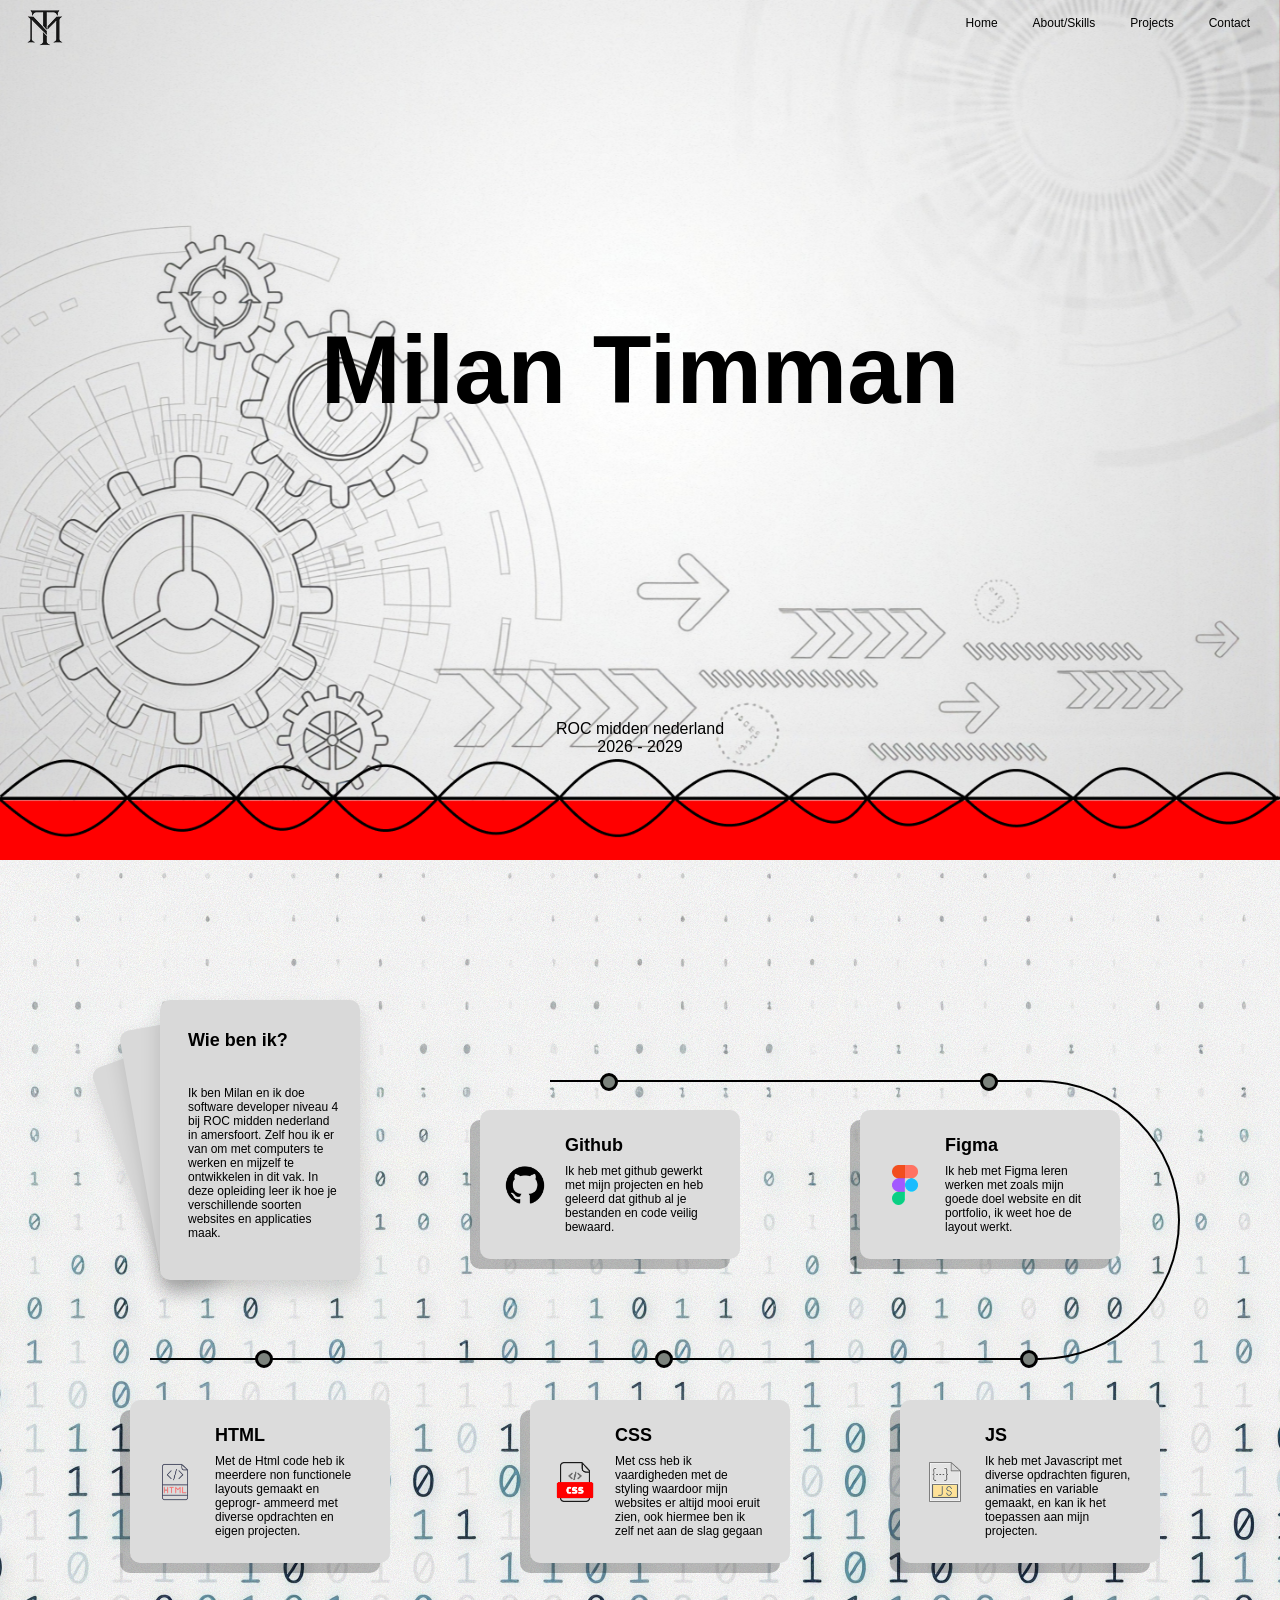
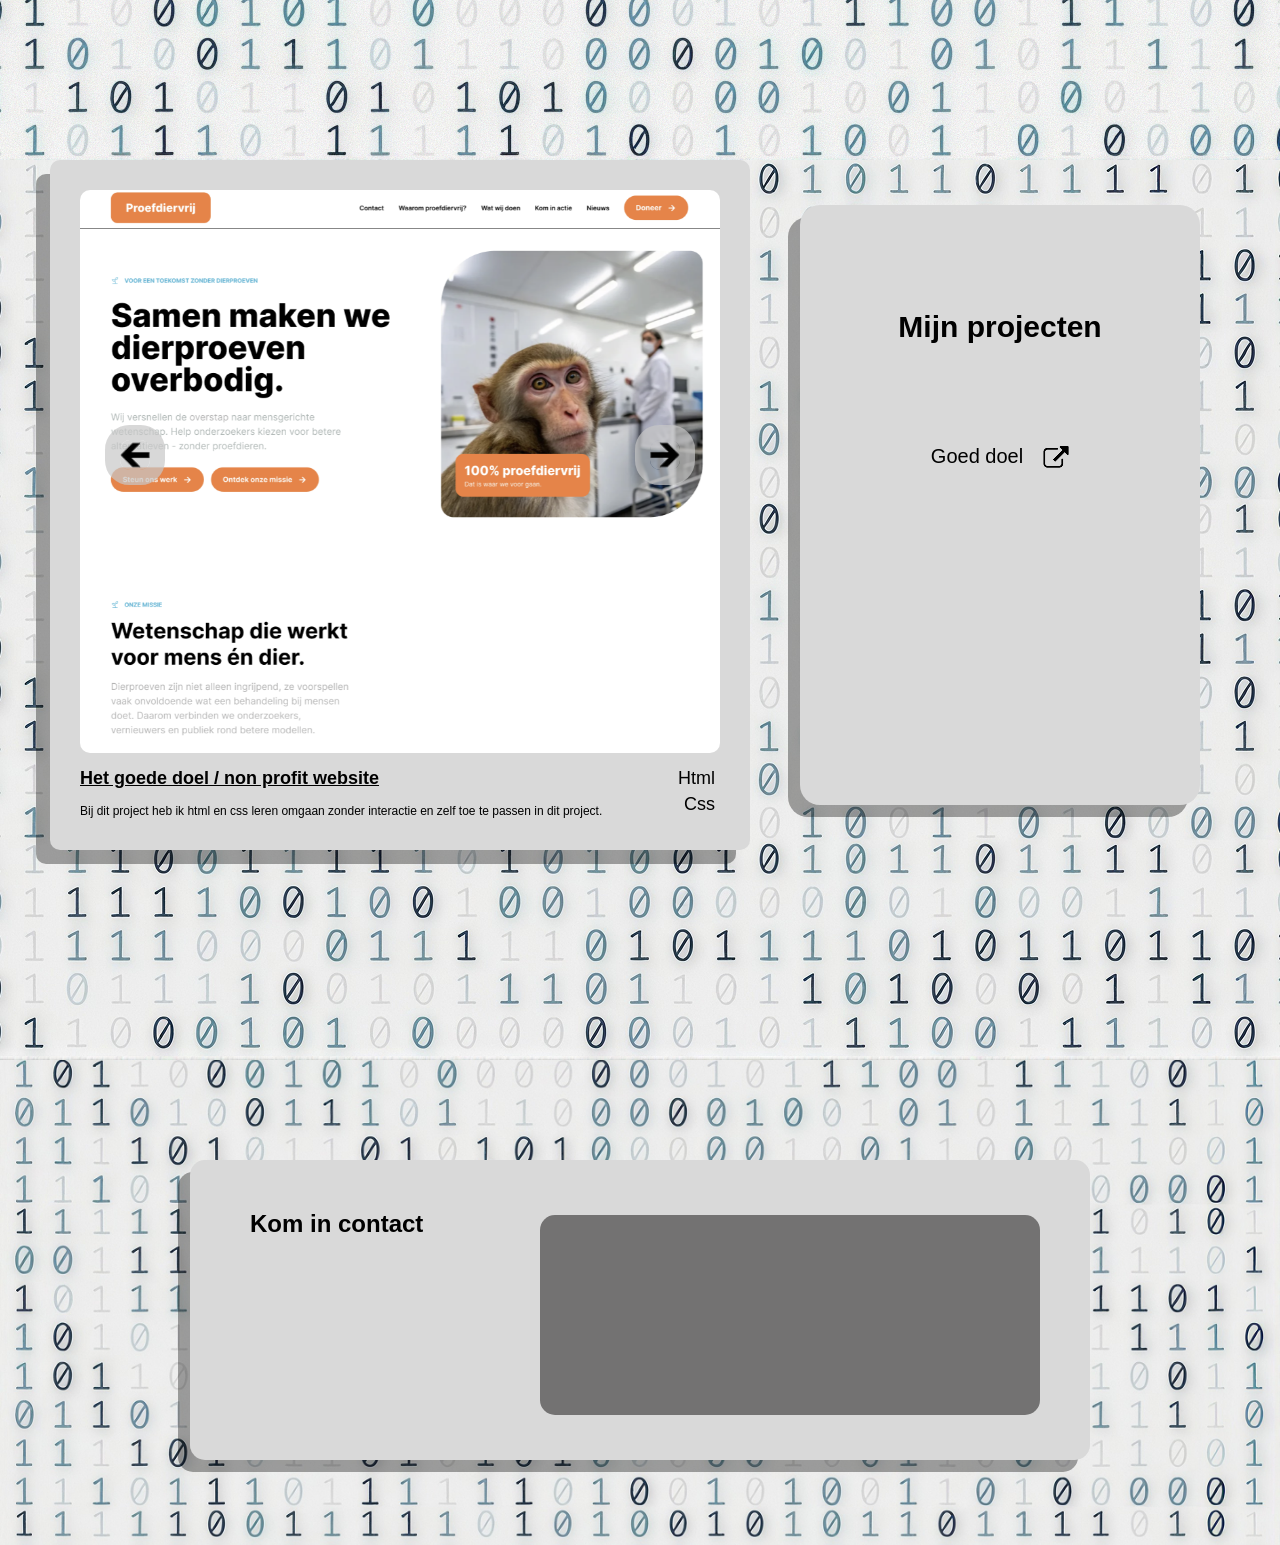
==== index.html @ fac125b8 "boop" ====
<!DOCTYPE html>
<html lang="en">
<head>
    <meta charset="UTF-8">
    <meta name="viewport" content="width=device-width, initial-scale=1.0">
    <title>Portfolio</title>
    <link rel="stylesheet" href="style.css">
</head>
<body>


<section class="home" id="home">
   
  <header>
    <div class="logo">
        <img src="img/Designer 1 1.png" alt="Logo">
    </div>
    <nav>
        <ul class="nav-links">
            <a href="#home">Home</a>
            <a href="#About">About/Skills</a>
            <a href="#projects">Projects</a>
            <a href="#contact">Contact</a>
        </ul>
   </header>
    <div class="home-content">
        <h3>Milan Timman</h3> 
    </div>

    <span class="roc">ROC midden nederland<br>
2026 - 2029</span>

</section>

<img src="img/Frame 3.png" alt="vector" class="vector">

<section class="about-skills" id="About">

<div class="lijn-boven"></div>
<div class="lijn-bocht"></div>
<div class="lijn-onder"></div>

    <div class="card github">
        <h2>Github</h2>
        <img src="img/github.png" alt="Logo">
        <p>Ik heb met github gewerkt 
            met mijn projecten en heb 
            geleerd dat github al je 
            bestanden en code veilig 
            bewaard.</p>
    </div>

    <div class="card figma">
        <h2>Figma</h2>
        <img src="img/figma.png" alt="Logo">
        <p>Ik heb met Figma leren werken met zoals
mijn goede doel website en dit portfolio,
ik weet hoe de layout werkt.</p>
    </div>

    <div class="card html">
        <h2>HTML</h2>
        <img src="img/html.png" alt="Logo">
        <p>Met de Html code heb ik meerdere non
functionele layouts gemaakt en geprogr-
ammeerd met diverse opdrachten en
eigen projecten.</p>
    </div>

    <div class="card css">
        <h2>CSS</h2>
        <img src="img/css.png" alt="Logo">
        <p>Met css heb ik vaardigheden met de
styling waardoor mijn websites er altijd
mooi eruit zien, ook hiermee ben ik zelf
net aan de slag gegaan</p>
    </div>

    <div class="card js">
        <h2>JS</h2>
        <img src="img/js.png" alt="Logo">
        <p>Ik heb met Javascript met diverse
opdrachten figuren, animaties en
variable gemaakt, en kan ik het toepassen aan mijn projecten.</p>
    </div>


 <div class="punt p1"></div>
 <div class="punt p2"></div>
 <div class="punt p3"></div>
 <div class="punt p4"></div>
 <div class="punt p5"></div>

 
<div class="stapel"> 
    <div class="stapeltje wie-ben-ik">
        <h2>Wie ben ik?</h2>
        <p>Ik ben Milan en ik doe 
software developer niveau 4 
bij ROC midden nederland 
in amersfoort. Zelf  hou ik er
van om met computers te 
werken en mijzelf te
ontwikkelen in dit vak. In 
deze opleiding leer ik hoe 
je verschillende soorten
websites en applicaties 
maak.</p>
    </div>
    <div class="stapeltje kaart1"></div>
    <div class="stapeltje kaart2"></div>

   
</div>
</section>

<section class="projects" id="projects"> 

<div class="projecten">
    <div class="project-links">
        <div class="foto-container">
        <img class="project-afbeelding" src="img/project.png">
        <img class="icoon1" src="img/project-icoon.png">
        <img class="icoon2" src="img/project-icoon.png">
        </div>
        <div class="onderkant">
            <div>
                <h2>Het goede doel / non profit website</h2>
                <p>
                    Bij dit project heb ik html en css leren omgaan zonder
                    interactie en zelf toe te passen in dit project.
                </p>
            </div>

            <div class="talen">
                <p>Html</p>
                <p>Css</p>
            </div>
        </div>
    </div>

    <div class="project-rechts">
        <h1>Mijn projecten</h1>

        <a href="goeddoel/index.html">
            Goed doel
        <img class="link-icoon" src="img/link.png">
        </a>
    </div>
</div>

</section>

<section class="contact" id="contact">
    <div class="contact-inhoud">
        <div class="box-back"> 
            <h2>Kom in contact</h2>
        <div class="box-front">
            
        
        
        
        
        </div>
        </div>   
    </div>

</section>


</body>

</html>
---- style.css ----
* { 
    box-sizing: border-box; 
    scroll-behavior: smooth;
}

body {
  margin: 0;
  font-family: Arial, Helvetica, sans-serif;
}

header {
    display: flex;
    justify-content: space-between;
    align-items: center;
}

.logo {
    margin-left: 20px;
    height: 35px;
    display: block;
    
}

.nav-links {
    display: flex;
    list-style: none;
    padding: 0;
    margin-right: 30px;
    gap: 35px;
}

.nav-links a {
    text-decoration: none;
    color: #000;
    font-size: 12px;
}

.home {
    position: relative;
    height: 860px;
    overflow: hidden;

    background-image: url("img/eerste\ achtergrond.v4.png");
    background-size: cover;
    background-position: center bottom;
    background-repeat: no-repeat;
    background-color: red;
    z-index: 1;
}

.home-content {
    position: absolute;
    top: 43%;
    left: 50%;
    transform: translate(-50%, -50%);
    text-align: center;
    width: 100%;
    max-width: 1200px;
}

.home-content h3 {
    font-size: 96px;
    font-weight: bold;
    margin: 0;
    white-space: nowrap;
}

.roc {
    position: absolute;
    bottom: 10%;
    left: 50%;
    transform: translate(-50%, -50%);
    text-align: center;
}

.vector {
  position: absolute;

  left: 50%;  
  top: 720px;        
  
  transform: translate(-50%, 50%); 
  
  width: 100%;       
  height: auto;
  z-index: 99999; 
}

.about-skills {
    position: relative;
    height: 900px;
    overflow: hidden;
    
    background-image: url("img/tweede\ achtergrond.png");
    background-size: cover;
    background-position: center;
    background-repeat: no-repeat;
    z-index: 1;
}

/* de route */
.lijn-boven{
    position:absolute;
    top:220px;
    left:550px;
    width:450px; 
    border-top:2px solid black;
}

.lijn-bocht{
    position:absolute;
    top:220px;
    left:1000px;
    width:180px;
    height:280px;
    border:2px solid black;
    border-left:none;
    border-radius:0 150px 150px 0;
}

.lijn-onder{
    position:absolute;
    top:498px;
    left:150px;
    width:850px;
    border-top:2px solid black;
}

/* alle kaarten */
.card{
    position: absolute;
    width: 260px;
    padding: 25px;
    background: #dcdcdc;
    border-radius: 10px;
    box-shadow:-10px 10px 0px 0px rgba(0,0,0,.25);
    padding-left: 85px;
}

.card h2 {
    margin: 0;
    margin-bottom: 8px;
    font-size: 18px;
}

.card p {
    margin: 0;
    font-size: 12px;
}

/* posities */
.github{
    top: 250px;
    left: 480px;
}

.figma{
    top: 250px;
    left: 860px;
}

.html{
    top: 540px;
    left: 130px;
}

.css{
    top: 540px;
    left: 530px;
}

.js{
    top: 540px;
    left: 900px;
}

.card img {
    position: absolute;
    top: 50%;
    left: 25px;
    transform: translateY(-50%);
    display: block;
    width: 40px;
    height: 40px;
    object-fit: contain;
}

.punt{
    position:absolute;
    width:18px;
    height:18px;
    border-radius:50%;
    background: #7C837D;
    border:3px solid black;
}

.p1{
    top:213px;
    left:600px;
}

.p2{
    top:213px;
    left:980px;
}

.p3{
    top:490px;
    left:655px;
}

.p4{
    top:490px;
    left:1020px;
}

.p5{
    top:490px;
    left:255px;
}

/* gestapelde kaarten */
.stapel{
    position:relative;
    top: 130px;
    left: 150px;
}

.stapeltje {
    position:absolute;
    width:200px;
    height:280px;
    background: #d9d9d9;
    border-radius:10px;
    box-shadow:0 10px 20px rgba(0,0,0,.15);
}

.wie-ben-ik{
    top: 10px;
    left: 10px;
    z-index: 5;
}

.wie-ben-ik h2 {
    margin-top: 10px;
    margin-left: 8px;
    padding: 20px 0px 0px 20px;
    font-size: 18px;
}

.wie-ben-ik p {
    padding: 20px;
    margin-left: 8px;
    max-width: 200px;
    font-size: 12px;
}
.stapeltje.kaart1 {
    width: 80px;
    height: 230px;
    transform:rotate(-20deg);
    left:-23px;
    top:60px;
}

.stapeltje.kaart2 {
    width: 60px;
    height: 252px;
    transform:rotate(-10deg);
    left:-10px;
    top:35px;
}

.projects {
    position: relative;
    height: 900px;
    overflow: hidden;

    
    background-image: url("img/derde\ achtergrond.png");
    background-size: cover;
    background-position: center;
    background-repeat: no-repeat;
    z-index: 1;
}

.projecten{
    display: flex;
    flex-direction: row;
    gap: 50px;
    align-items: flex-start;
}

.project-links{
    width:700px;
    height: 690px;
    margin-left: 50px;
    padding:30px;
    background:#d9d9d9;
    border-radius:10px;
    box-shadow:-14px 14px 0px 0px rgba(0,0,0,.35);
}

.foto-container{
    position: relative;
}

.project-links img{
    width:100%;
    display:block;
    border-radius:10px;
}

.achtergrond{
    width: 100%;
}

.icoon1{
    position: absolute;

    height: 30px;
    max-width: 30px;
    box-shadow: 0 0 0 15px rgba(200, 200, 200,0.70);
    background-color: rgba(200, 200, 200,0.70);

    top: 250px;
    left: 40px;
}

.icoon2{
    position: absolute;

    height: 30px;
    max-width: 30px;
    box-shadow: 0 0 0 15px rgba(200, 200, 200,0.70);
    background-color: rgba(200, 200, 200,0.70);

    top: 250px;
    right: 40px;
    transform:rotate(180deg);
}

.onderkant{
    margin: 0;
    display:flex;
    justify-content:space-between;
}

.onderkant h2{
    font-size: 18px;
    text-decoration: underline;
    margin-bottom:15px;
}

.onderkant p {
    font-size: 12px;
}

.talen{
    text-align:right;
    margin-top: 10px;
    height: 60px;
}

.talen p {
    font-size: 18px;
    margin: 5px;
}

.project-rechts{
    width:400px;
    height:600px;
    margin-top: 45px;

    background:#d9d9d9;
    border-radius:20px;
    box-shadow:-12px 12px 0px 0px rgba(0,0,0,.35);

    display:flex;
    flex-direction:column;
    align-items:center;

    padding-top:80px;
}

.project-rechts h1{
    font-size: 30px;
    margin-bottom:100px;
}

.project-rechts a{
    display: flex;
    align-items: center;
    text-decoration:none;
    color:black;
    font-size:20px;
    gap: 20px;
    margin-bottom: 20px;
}

.contact {
    position: relative;
    height: 485px;
    overflow: hidden;


    
    background-image: url("img/derde\ achtergrond.png");
    background-size: cover;
    background-position: center;
    background-repeat: no-repeat;
    z-index: 1;
}

.contact-inhoud {
    display:flex;
    justify-content: center;
    align-items:center;

    margin-top: 100px;
}

.box-back {
    width: 900px;
    height: 300px;

    border-radius: 15px;
    background-color: #d9d9d9;
    box-shadow:-12px 12px 0px 0px rgba(0,0,0,.35);
}

.box-back h2 {
    width: fit-content;
    margin-left: 60px;
    margin-top: 50px;
}

.box-front {
    position: absolute;
    right: 240px;
    bottom: 130px;

    width: 500px;
    height: 200px;
    border-radius: 15px;
    background-color: #737272;
}
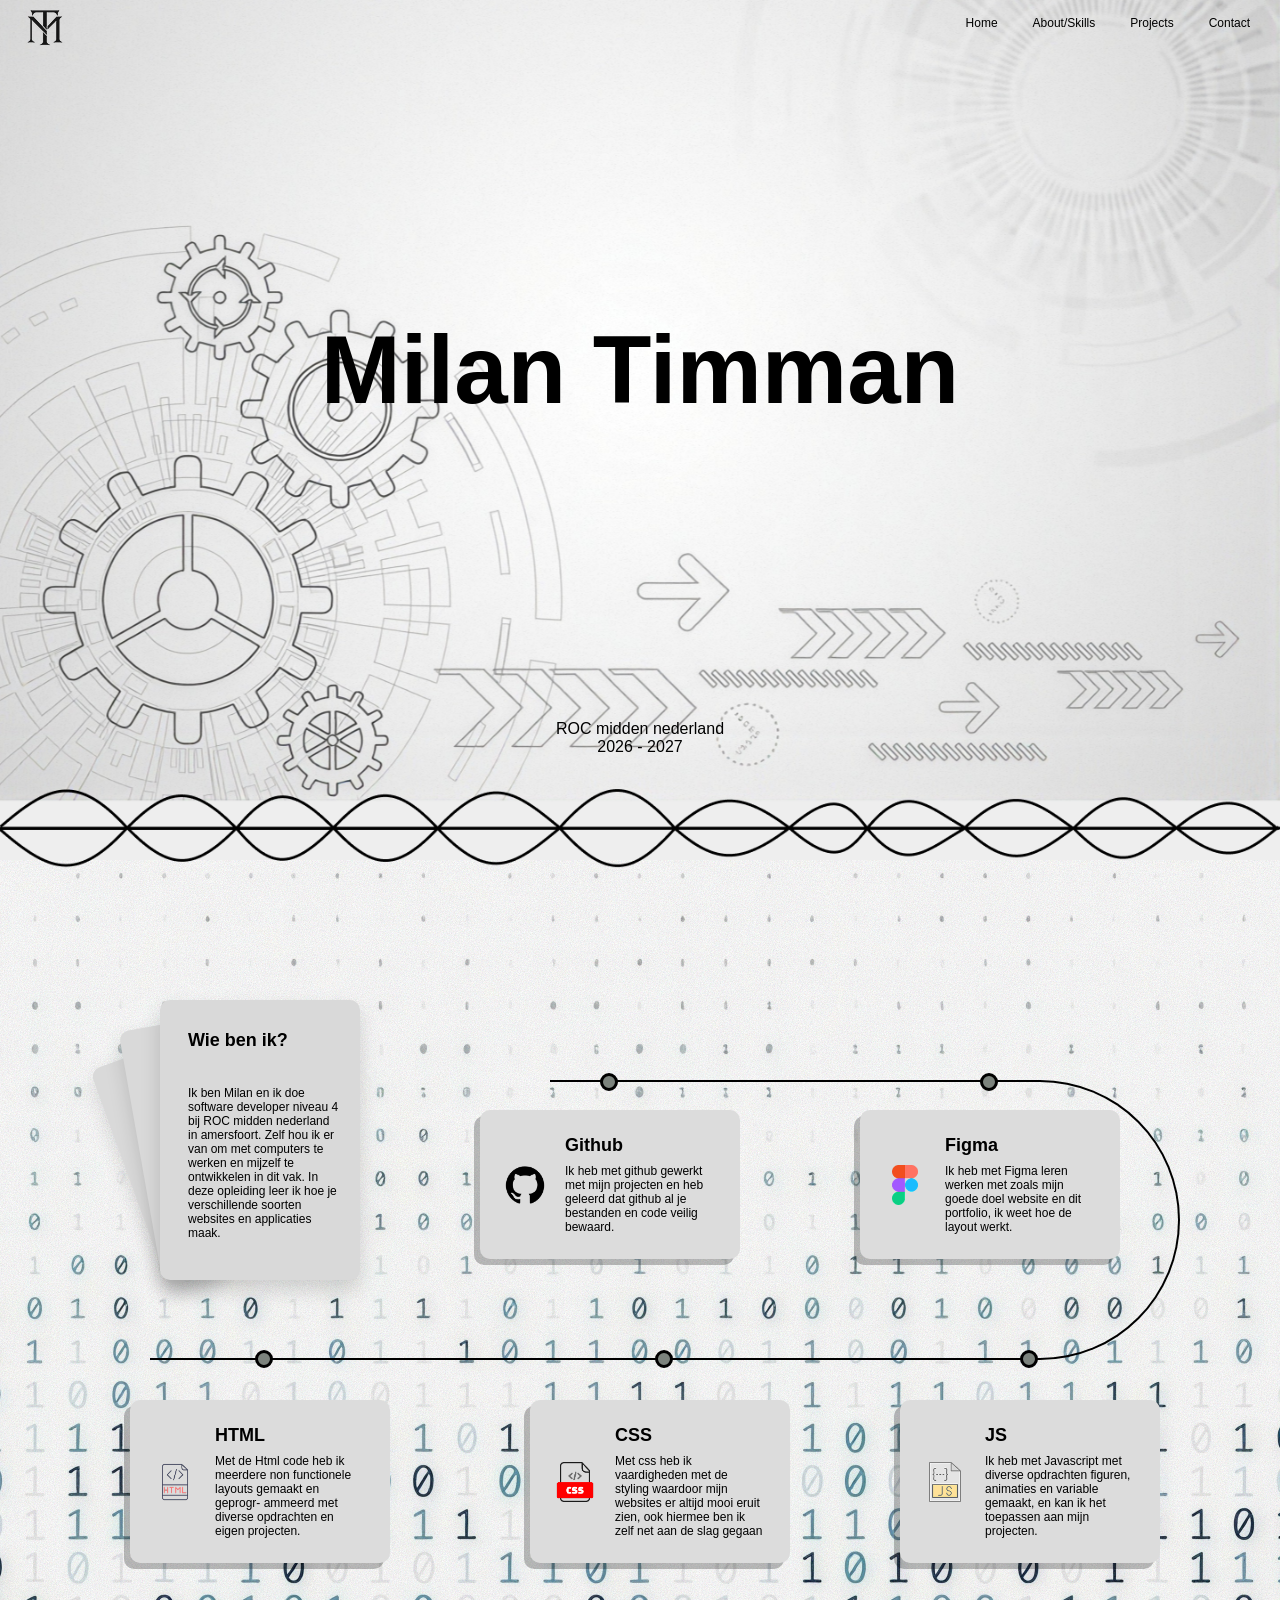
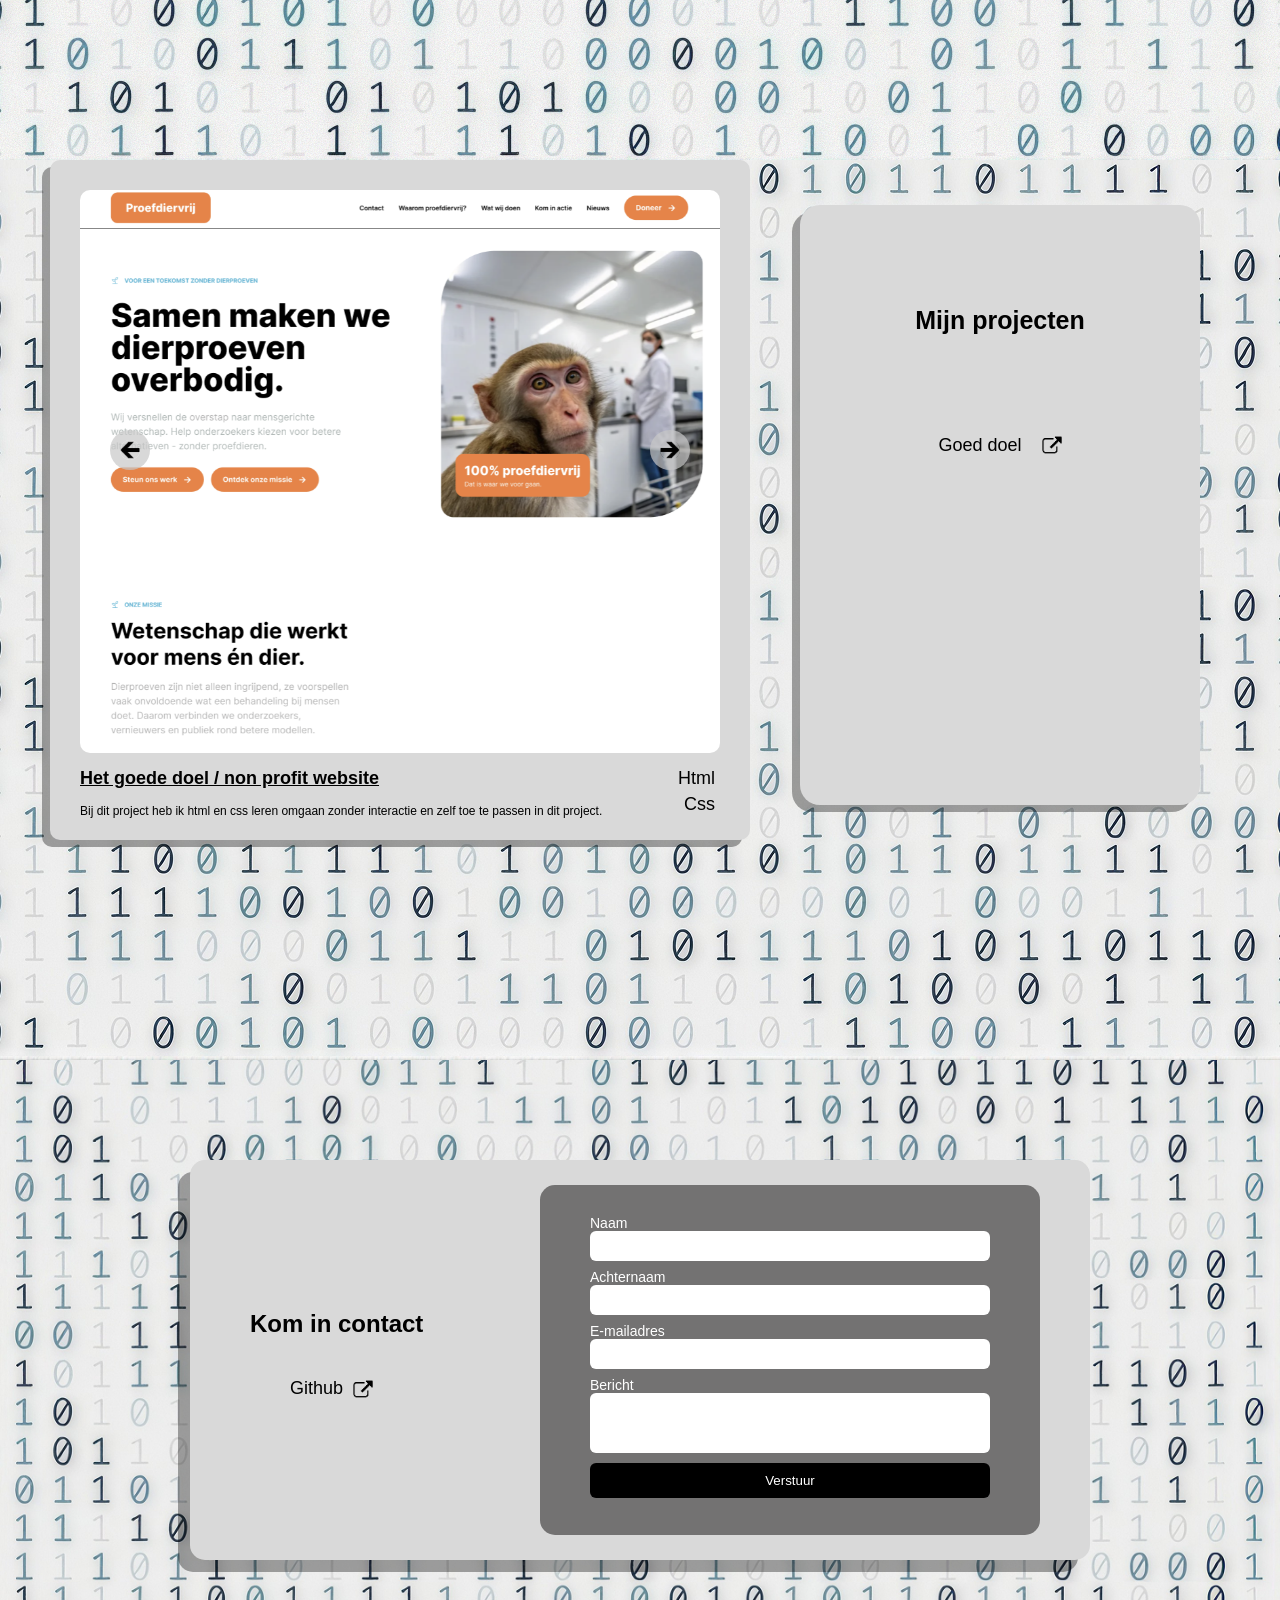
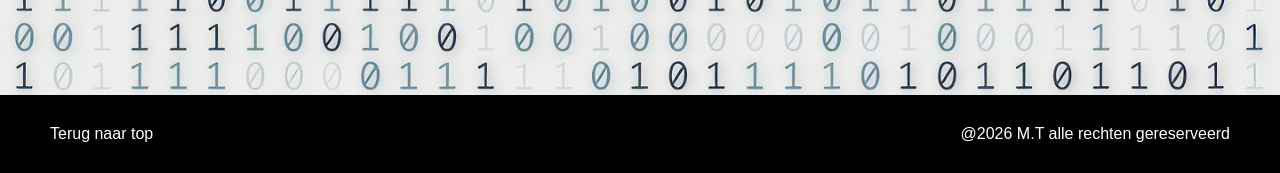
==== commit d8ba83d6: "contact en footer" ====
--- a/index.html
+++ b/index.html
@@ -28,7 +28,7 @@
     </div>
 
     <span class="roc">ROC midden nederland<br>
-2026 - 2029</span>
+2026 - 2027</span>
 
 </section>
 
@@ -155,12 +155,26 @@
     <div class="contact-inhoud">
         <div class="box-back"> 
             <h2>Kom in contact</h2>
+            <a href="https://github.com/MilanTimman">Github<img class="link-icoon" src="img/link.png">
+        </a>
         <div class="box-front">
-            
-        
-        
-        
-        
+        <form class="contact-form" action="mailto:jouwmail@email.com" method="post" enctype="text/plain" >
+
+        <label for="naam">Naam</label>
+        <input type="text" id="naam" class="invoegen">
+
+        <label for="achternaam">Achternaam</label>
+        <input type="text" id="achternaam" class="invoegen">
+
+        <label for="email">E-mailadres</label>
+        <input type="email" id="email" class="invoegen">
+
+        <label for="bericht">Bericht</label>
+        <textarea id="bericht" class="textarea"></textarea>
+
+        <input type="submit" value="Verstuur" class="verstuur">
+
+    </form>
         </div>
         </div>   
     </div>
@@ -170,4 +184,12 @@
 
 </body>
 
+<footer>
+    <a href="#home" class="terug">Terug naar top</a>
+
+    <p class="copyright">
+        @2026 M.T alle rechten gereserveerd
+    </p>
+</footer>
+
 </html>
--- a/style.css
+++ b/style.css
@@ -44,7 +44,7 @@
     background-size: cover;
     background-position: center bottom;
     background-repeat: no-repeat;
-    background-color: red;
+    background-color: #EEEEEE;
     z-index: 1;
 }
 
@@ -77,7 +77,7 @@
   position: absolute;
 
   left: 50%;  
-  top: 720px;        
+  top: 750px;        
   
   transform: translate(-50%, 50%); 
   
@@ -133,7 +133,7 @@
     padding: 25px;
     background: #dcdcdc;
     border-radius: 10px;
-    box-shadow:-10px 10px 0px 0px rgba(0,0,0,.25);
+    box-shadow:-6px 6px 0px 0px rgba(0,0,0,.25);
     padding-left: 85px;
 }
 
@@ -292,12 +292,12 @@
 
 .project-links{
     width:700px;
-    height: 690px;
+    height: 680px;
     margin-left: 50px;
     padding:30px;
     background:#d9d9d9;
     border-radius:10px;
-    box-shadow:-14px 14px 0px 0px rgba(0,0,0,.35);
+    box-shadow:-8px 7px 0px 0px rgba(0,0,0,.35);
 }
 
 .foto-container{
@@ -317,9 +317,9 @@
 .icoon1{
     position: absolute;
 
-    height: 30px;
-    max-width: 30px;
-    box-shadow: 0 0 0 15px rgba(200, 200, 200,0.70);
+    height: 20px;
+    max-width: 20px;
+    box-shadow: 0 0 0 10px rgba(200, 200, 200,0.70);
     background-color: rgba(200, 200, 200,0.70);
 
     top: 250px;
@@ -329,9 +329,9 @@
 .icoon2{
     position: absolute;
 
-    height: 30px;
-    max-width: 30px;
-    box-shadow: 0 0 0 15px rgba(200, 200, 200,0.70);
+    height: 20px;
+    max-width: 20px;
+    box-shadow: 0 0 0 10px rgba(200, 200, 200,0.70);
     background-color: rgba(200, 200, 200,0.70);
 
     top: 250px;
@@ -373,7 +373,7 @@
 
     background:#d9d9d9;
     border-radius:20px;
-    box-shadow:-12px 12px 0px 0px rgba(0,0,0,.35);
+    box-shadow:-8px 7px 0px 0px rgba(0,0,0,.35);
 
     display:flex;
     flex-direction:column;
@@ -383,7 +383,7 @@
 }
 
 .project-rechts h1{
-    font-size: 30px;
+    font-size: 25px;
     margin-bottom:100px;
 }
 
@@ -392,14 +392,17 @@
     align-items: center;
     text-decoration:none;
     color:black;
-    font-size:20px;
+    font-size:18px;
     gap: 20px;
     margin-bottom: 20px;
 }
+.link-icoon {
+    height: 20px;
+}
 
 .contact {
     position: relative;
-    height: 485px;
+    height: 635px;
     overflow: hidden;
 
 
@@ -421,7 +424,8 @@
 
 .box-back {
     width: 900px;
-    height: 300px;
+    height: 400px;
+    margin-bottom: 30px;
 
     border-radius: 15px;
     background-color: #d9d9d9;
@@ -431,16 +435,90 @@
 .box-back h2 {
     width: fit-content;
     margin-left: 60px;
-    margin-top: 50px;
+    margin-top: 150px;
+}
+
+.box-back a {
+    display: flex;
+    align-items: center;
+    text-decoration:none;
+    color:black;
+    font-size:18px;
+    margin-left: 100px;
+    margin-top: 40px;
+    gap: 10px;
 }
 
 .box-front {
     position: absolute;
     right: 240px;
-    bottom: 130px;
+    bottom: 160px;
 
     width: 500px;
-    height: 200px;
+    height: 350px;
     border-radius: 15px;
     background-color: #737272;
 }
+
+.contact-form label{
+    color: white;
+    font-size: 14px;
+}
+
+.contact-form{
+    display: flex;
+    flex-direction: column;
+
+    margin-top: 30px;
+    margin-left: 50px;
+}
+
+.invoegen{
+    width: 400px;
+    height: 30px;
+    margin-bottom: 8px;
+    border: none;
+    border-radius: 6px;
+    padding: 0 10px;
+    box-sizing: border-box;
+}
+
+.textarea{
+    width: 400px;
+    height: 60px;
+    margin-bottom: 10px;
+    border: none;
+    border-radius: 6px;
+    padding: 10px;
+    box-sizing: border-box;
+    resize: none;
+}
+
+.verstuur{
+    width: 400px;
+    height: 35px;
+    background: black;
+    color: white;
+    border: none;
+    border-radius: 6px;
+    cursor: pointer;
+}
+
+footer{
+    background: black;
+    color: white;
+    padding: 30px 50px;
+
+    display: flex;
+    justify-content: space-between;
+    align-items: center;
+}
+
+.terug{
+    color: white;
+    text-decoration: none;
+}
+
+.copyright{
+    margin: 0;
+}
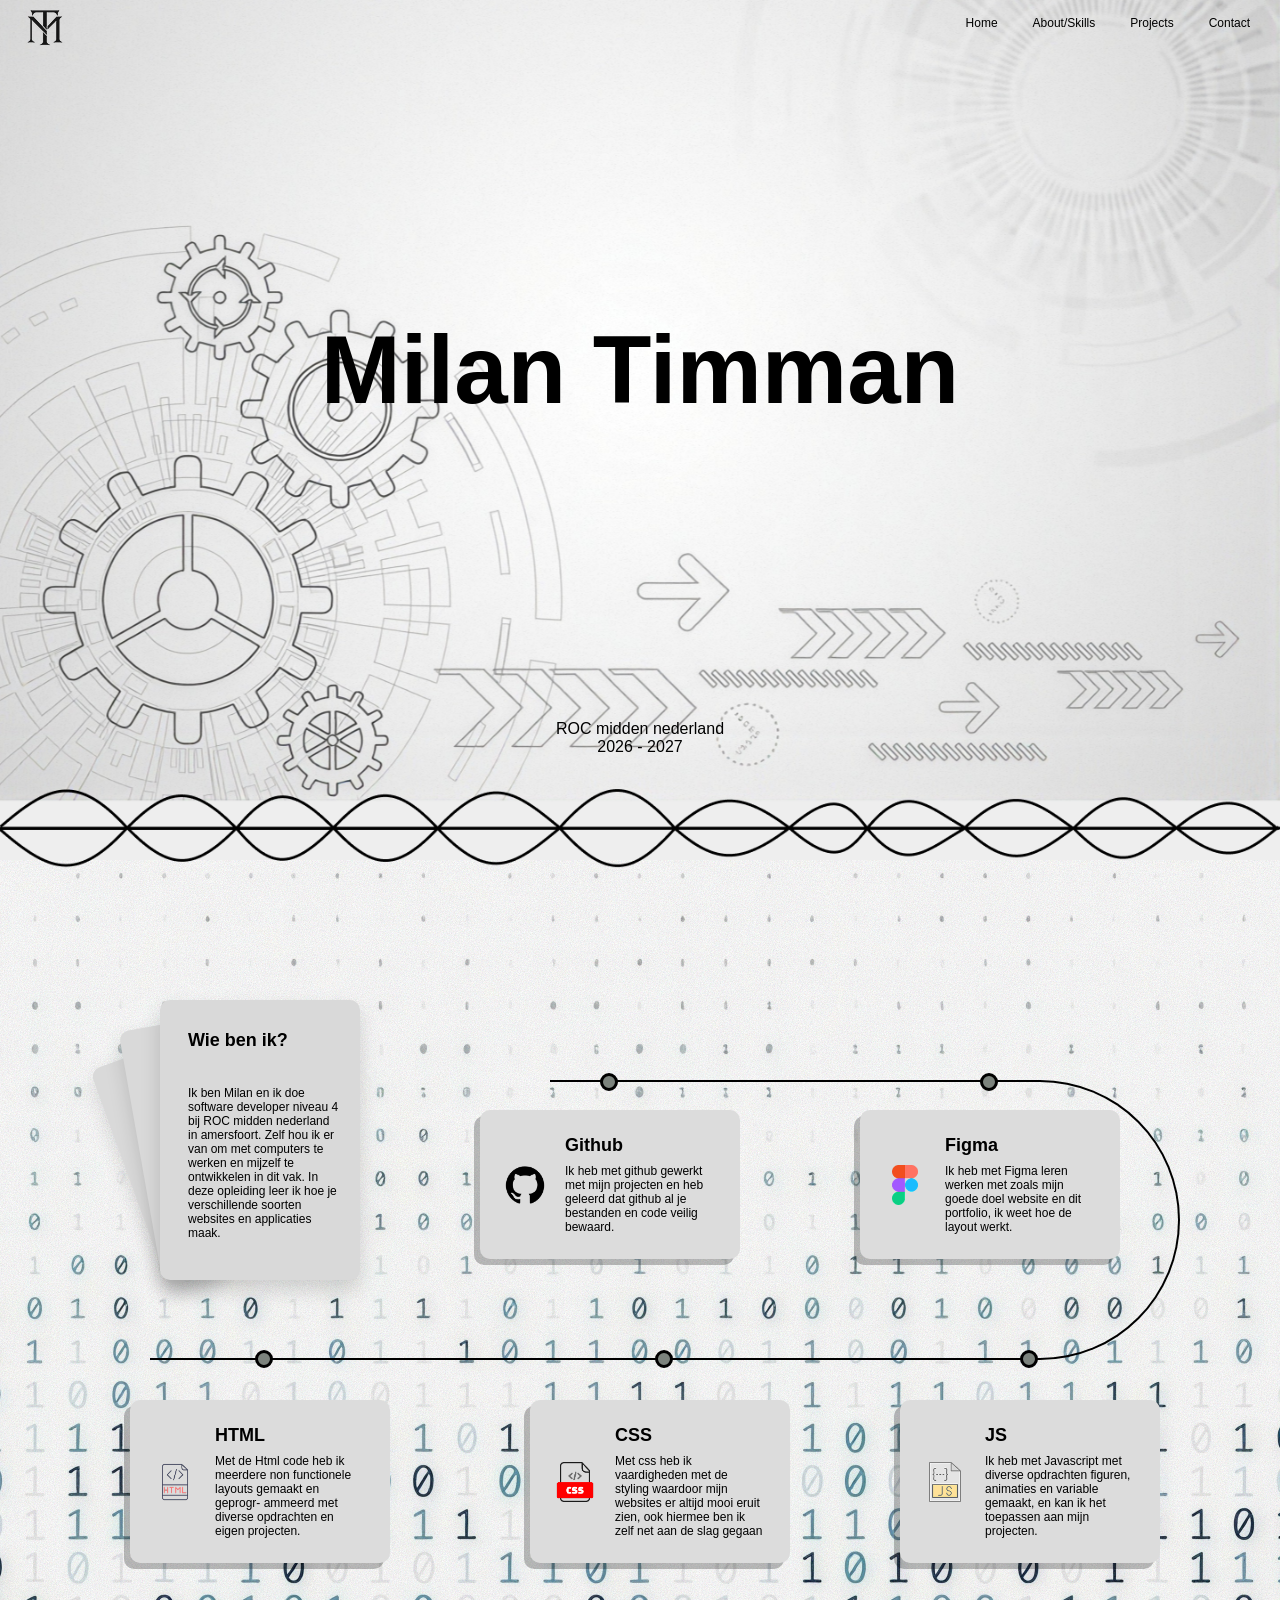
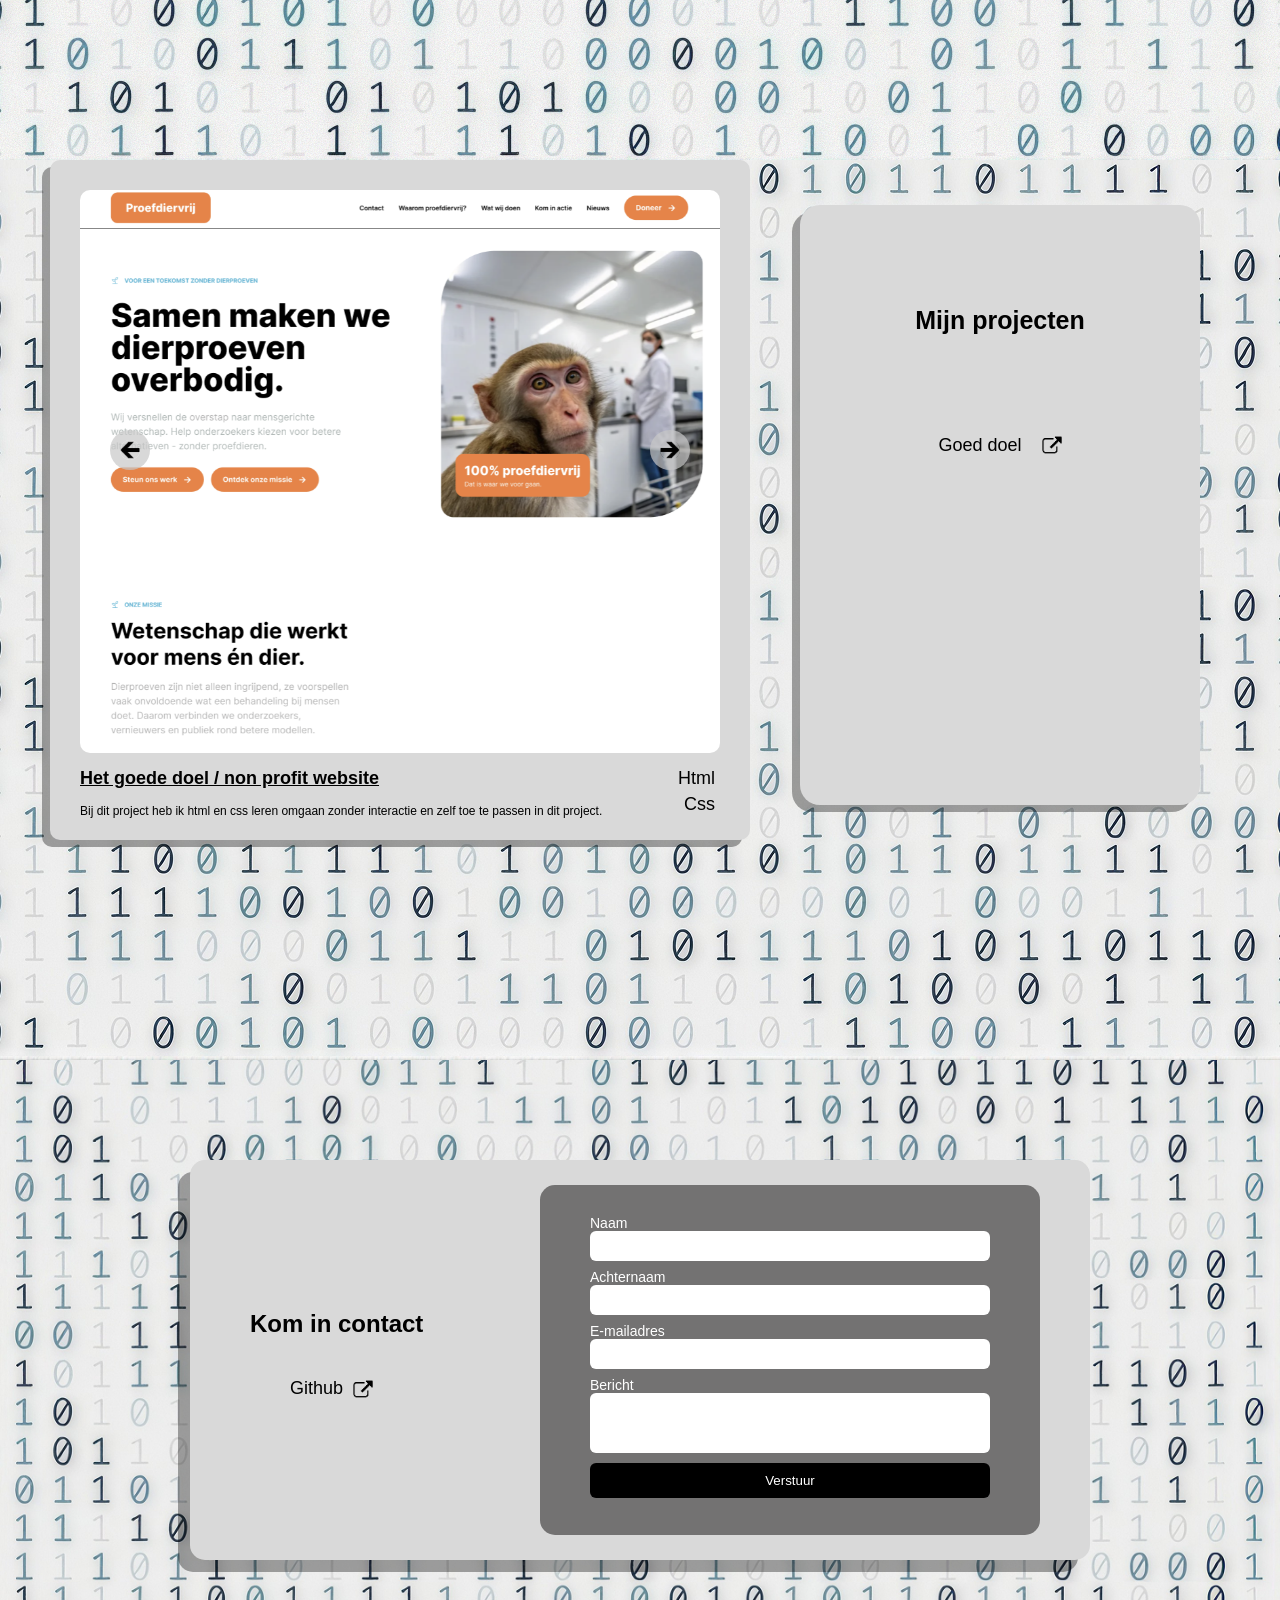
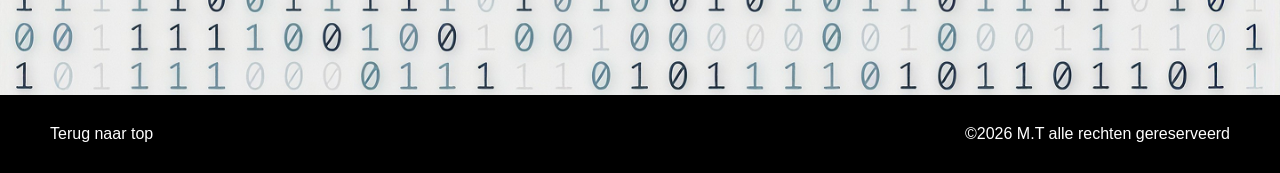
==== commit da123eab: "geen @ maar ©" ====
--- a/index.html
+++ b/index.html
@@ -158,7 +158,7 @@
             <a href="https://github.com/MilanTimman">Github<img class="link-icoon" src="img/link.png">
         </a>
         <div class="box-front">
-        <form class="contact-form" action="mailto:jouwmail@email.com" method="post" enctype="text/plain" >
+        <form class="contact-form">
 
         <label for="naam">Naam</label>
         <input type="text" id="naam" class="invoegen">
@@ -188,7 +188,7 @@
     <a href="#home" class="terug">Terug naar top</a>
 
     <p class="copyright">
-        @2026 M.T alle rechten gereserveerd
+        ©2026 M.T alle rechten gereserveerd
     </p>
 </footer>
 
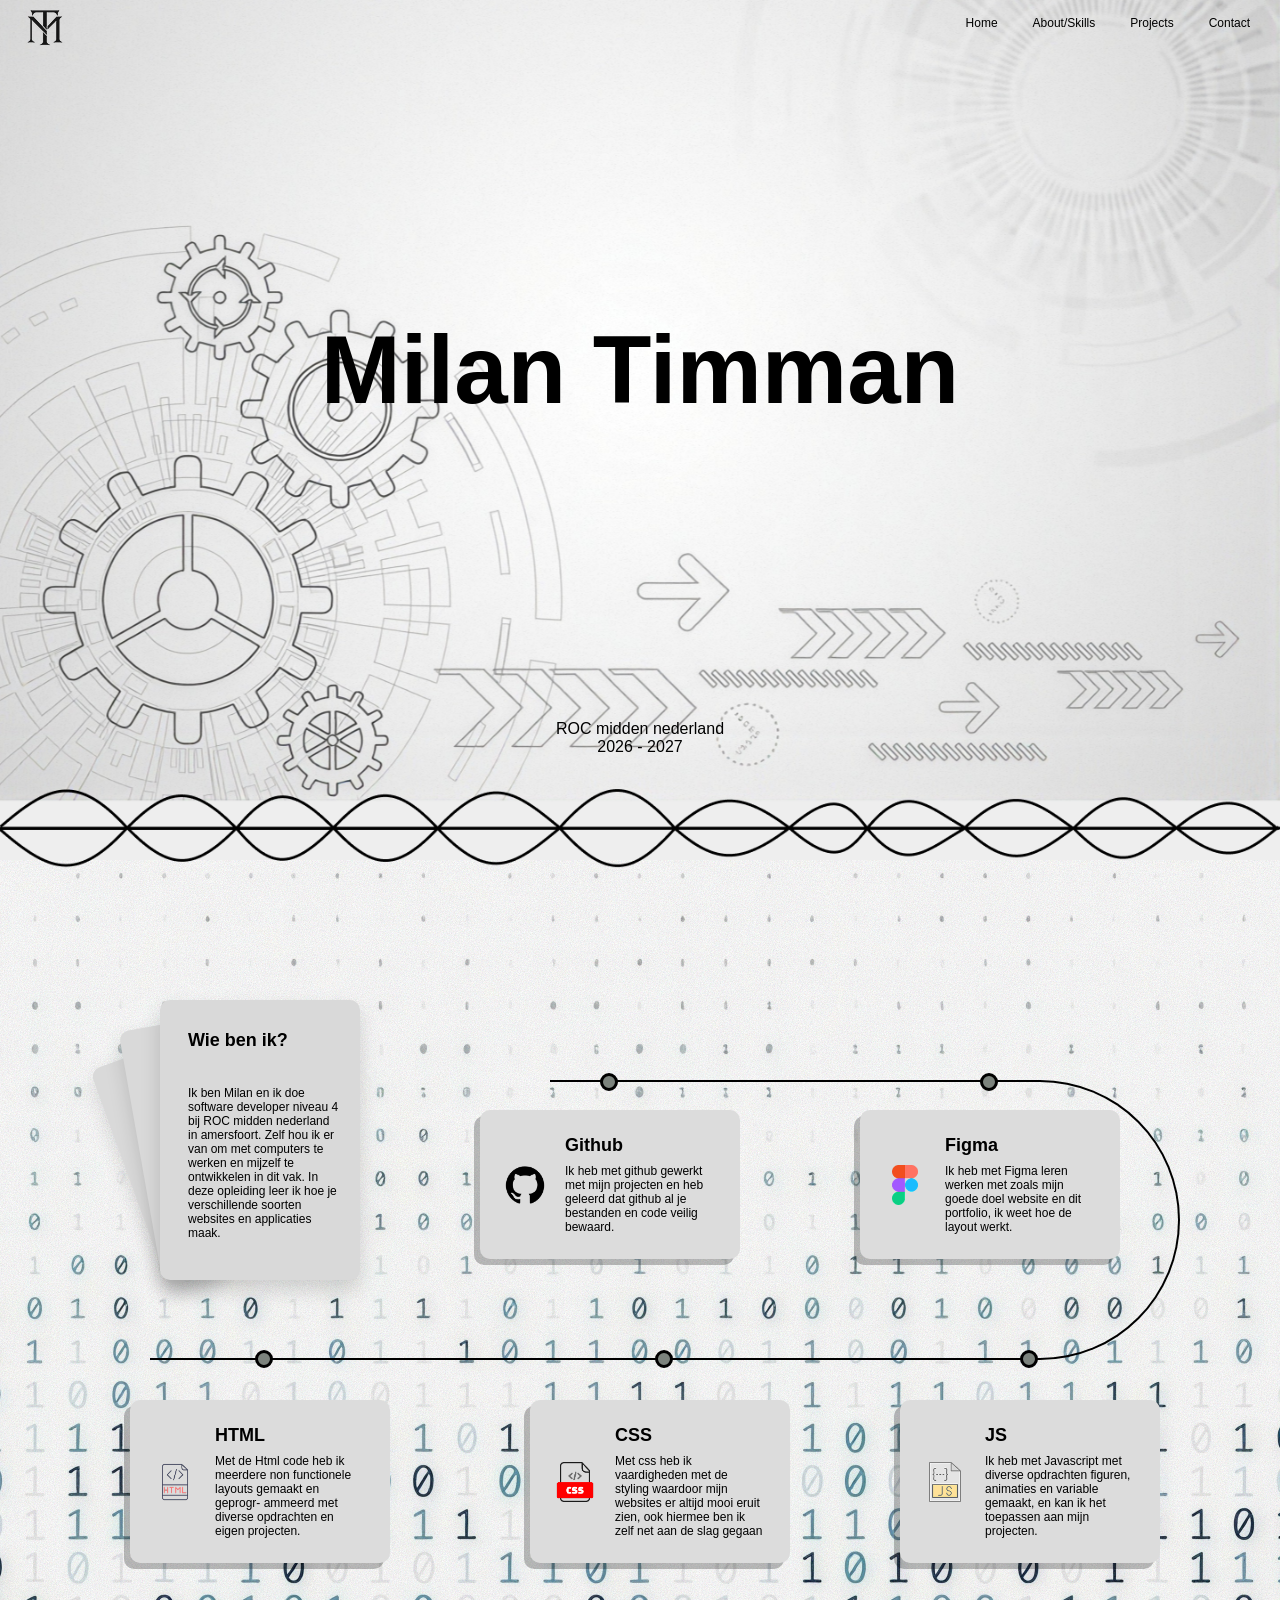
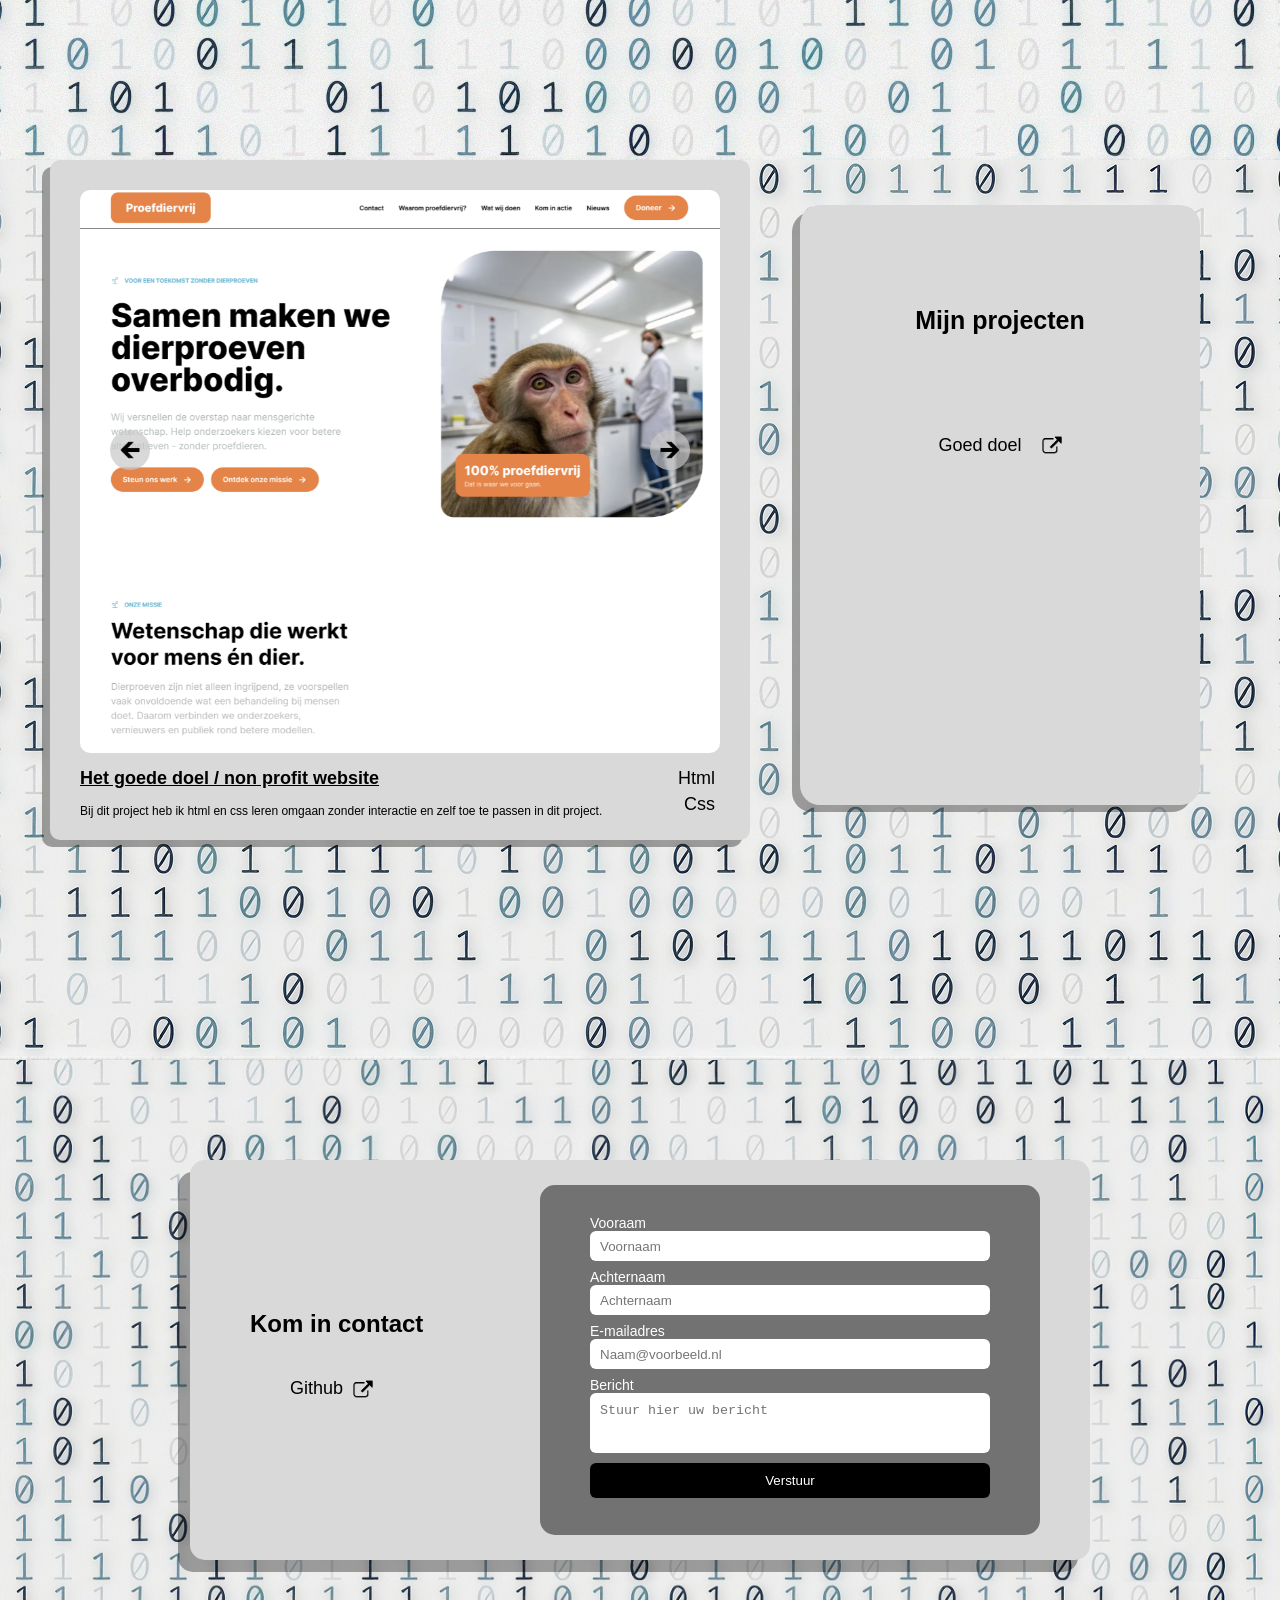
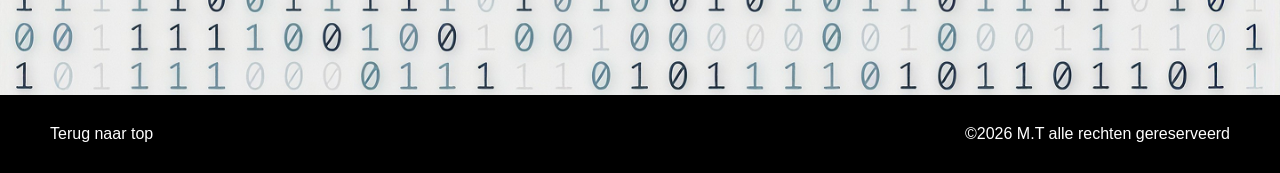
==== commit 4349c609: "contact form placeholder erbij en werkend laten maken" ====
--- a/index.html
+++ b/index.html
@@ -158,19 +158,19 @@
             <a href="https://github.com/MilanTimman">Github<img class="link-icoon" src="img/link.png">
         </a>
         <div class="box-front">
-        <form class="contact-form">
+        <form action="mailto:613509@edu.rocmn.nl" method="post" enctype="text/plain" class="contact-form">
 
-        <label for="naam">Naam</label>
-        <input type="text" id="naam" class="invoegen">
+        <label for="voornaam">Vooraam</label>
+        <input type="text" id="naam" placeholder="Voornaam" required class="invoegen">
 
         <label for="achternaam">Achternaam</label>
-        <input type="text" id="achternaam" class="invoegen">
+        <input type="text" id="achternaam" placeholder="Achternaam" required class="invoegen">
 
         <label for="email">E-mailadres</label>
-        <input type="email" id="email" class="invoegen">
+        <input type="email" id="email" placeholder="Naam@voorbeeld.nl" required class="invoegen">
 
         <label for="bericht">Bericht</label>
-        <textarea id="bericht" class="textarea"></textarea>
+        <textarea id="bericht" placeholder="Stuur hier uw bericht" required class="textarea"></textarea>
 
         <input type="submit" value="Verstuur" class="verstuur">
 
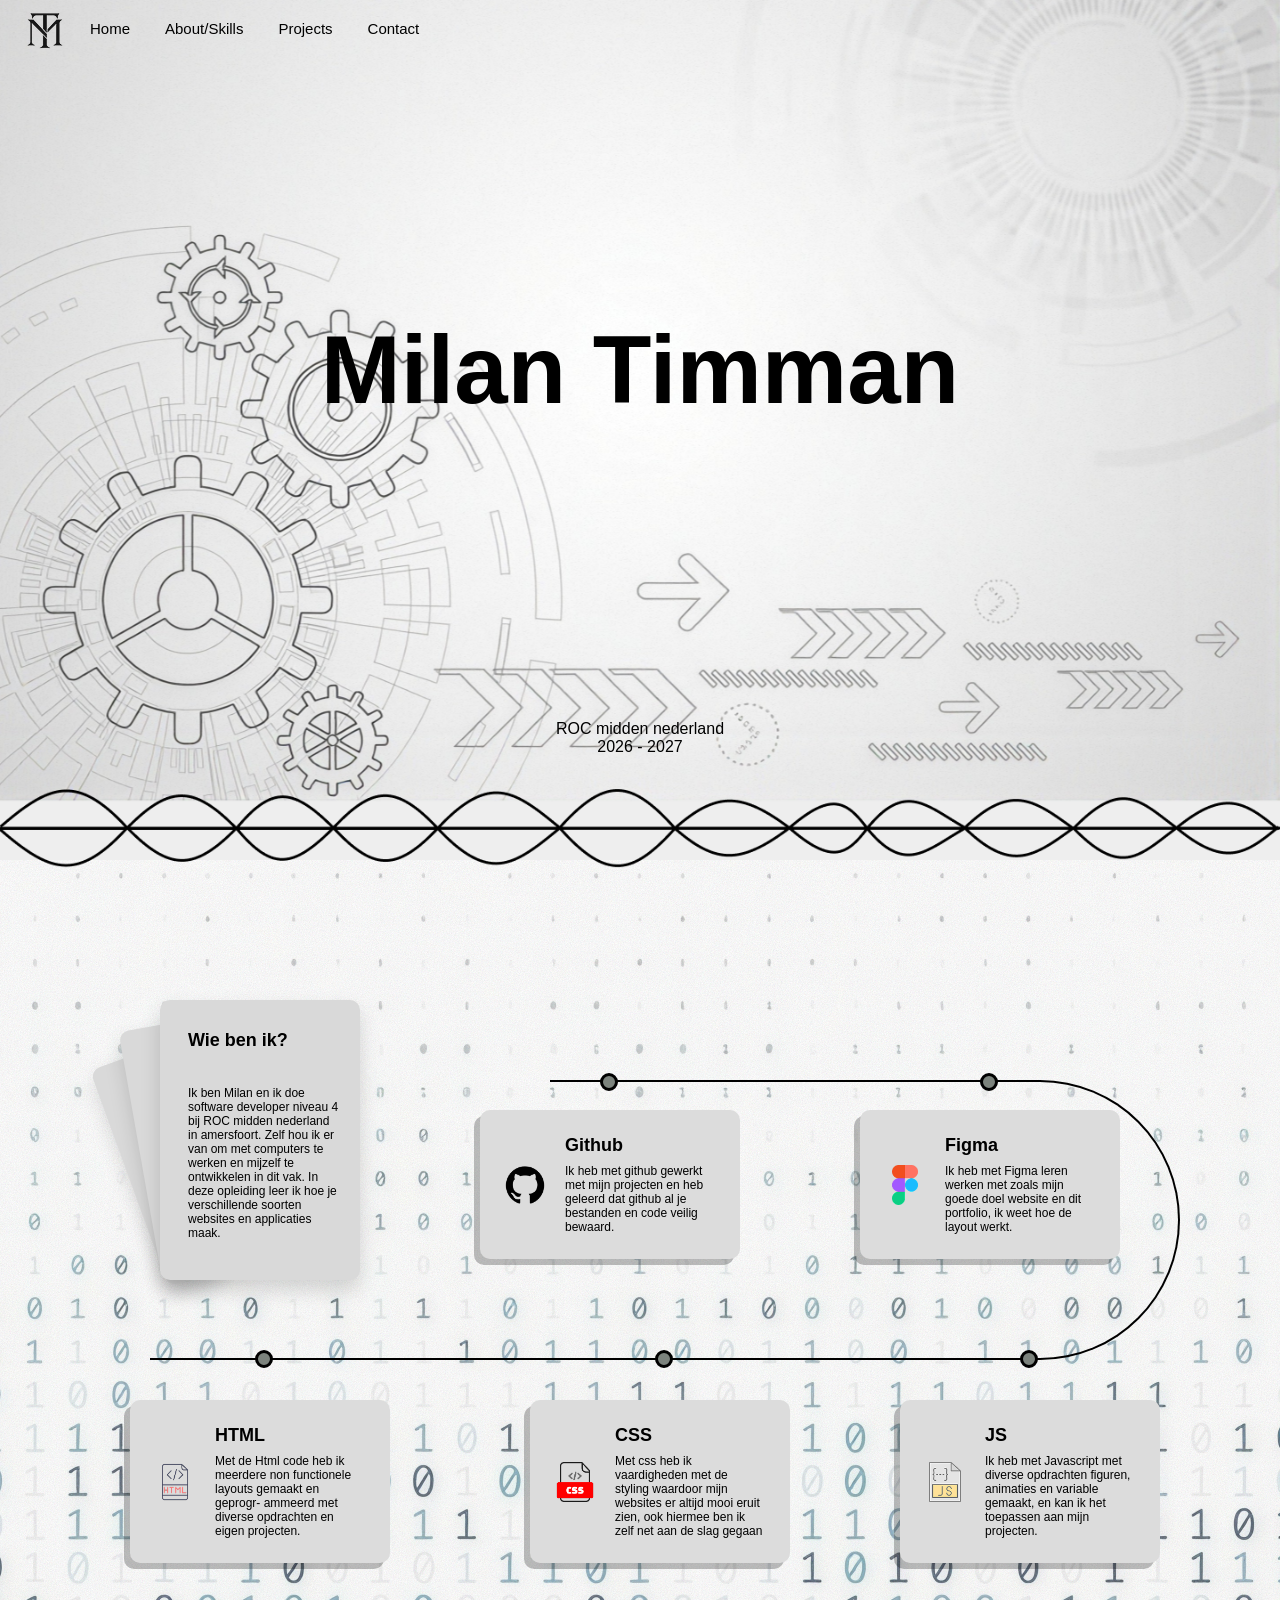
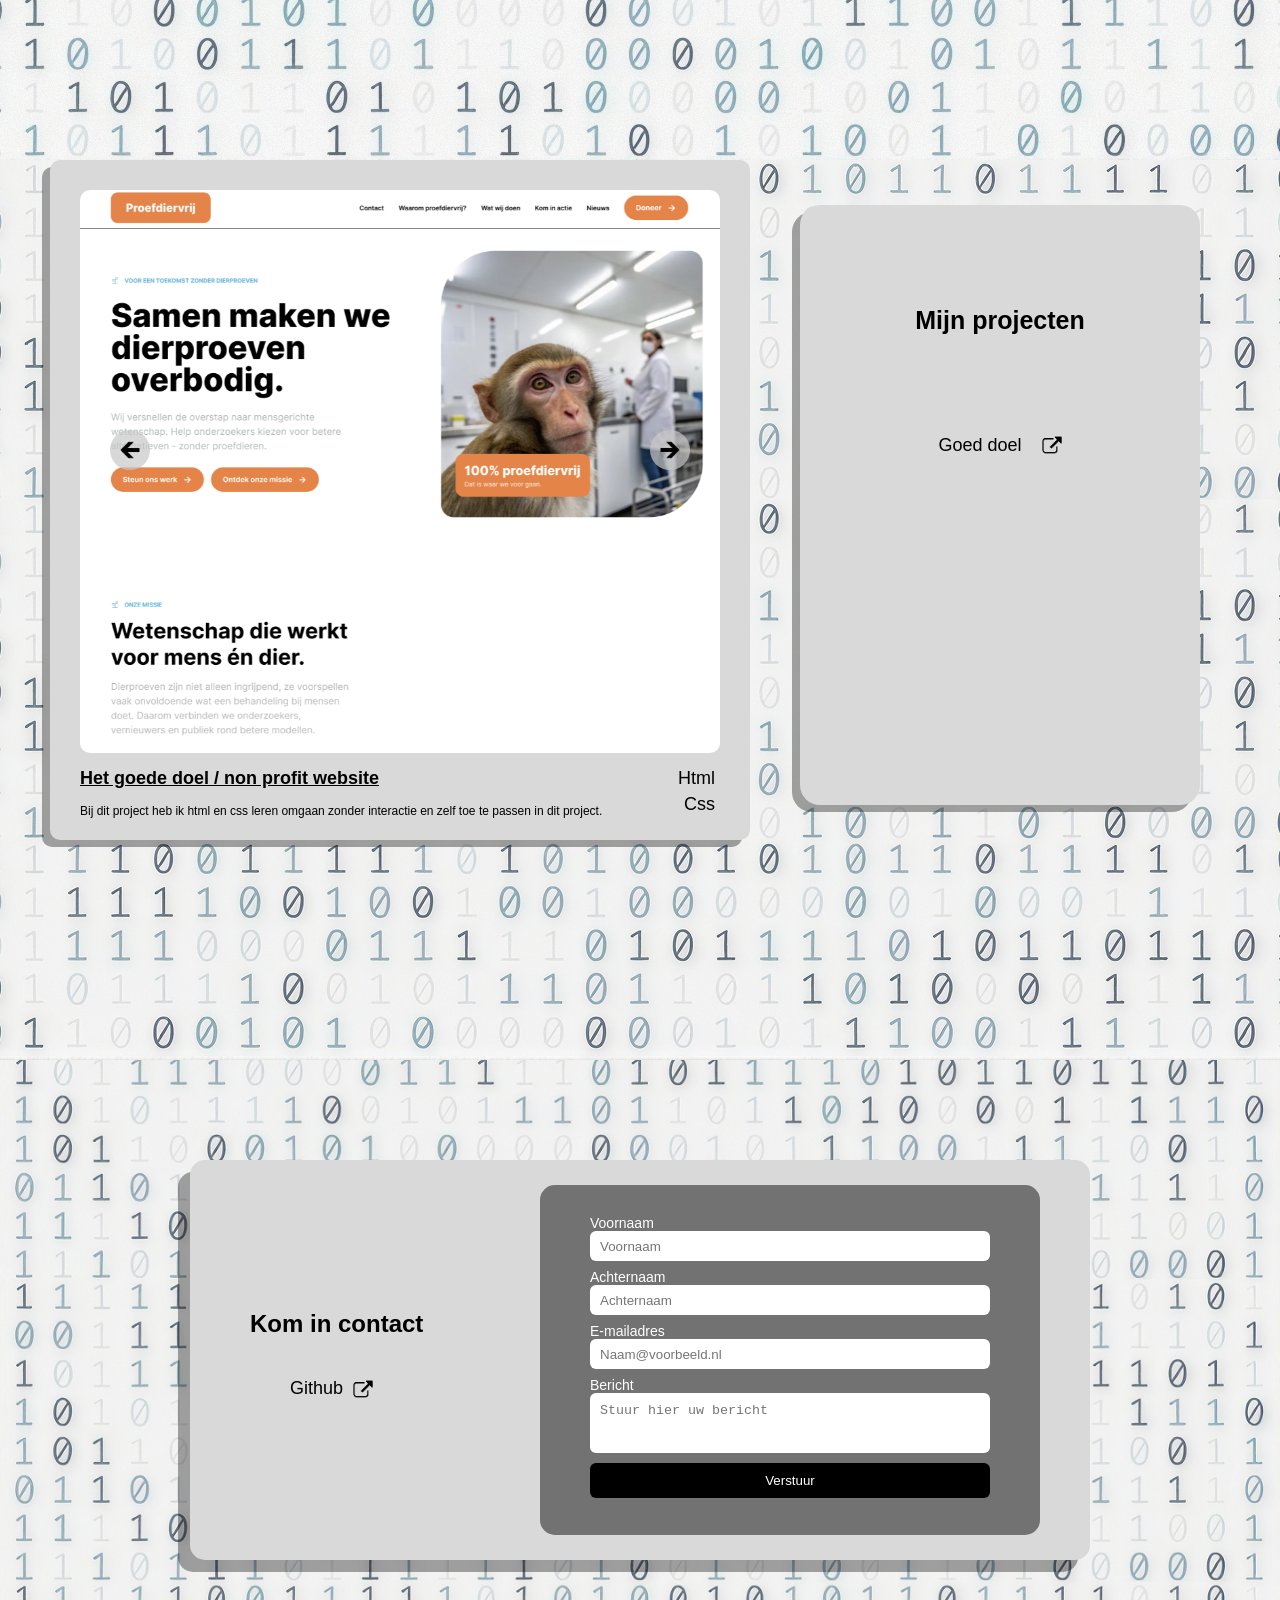
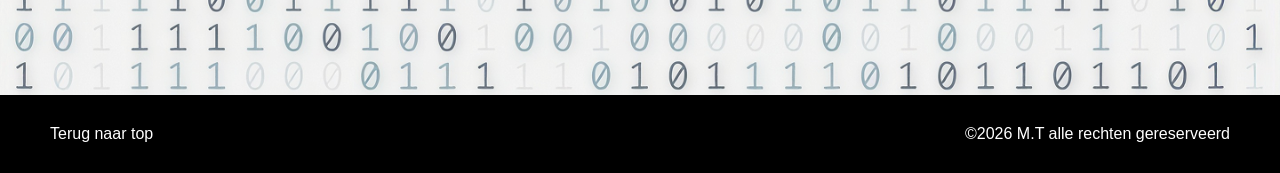
==== commit 7f882718: "background color wit afbeelding transparant" ====
--- a/index.html
+++ b/index.html
@@ -160,8 +160,8 @@
         <div class="box-front">
         <form action="mailto:613509@edu.rocmn.nl" method="post" enctype="text/plain" class="contact-form">
 
-        <label for="voornaam">Vooraam</label>
-        <input type="text" id="naam" placeholder="Voornaam" required class="invoegen">
+        <label for="voornaam">Voornaam</label>
+        <input type="text" id="voornaam" placeholder="Voornaam" required class="invoegen">
 
         <label for="achternaam">Achternaam</label>
         <input type="text" id="achternaam" placeholder="Achternaam" required class="invoegen">
--- a/style.css
+++ b/style.css
@@ -10,8 +10,9 @@
 
 header {
     display: flex;
-    justify-content: space-between;
+    justify-content: flex-start;
     align-items: center;
+    gap: 20px;
 }
 
 .logo {
@@ -26,13 +27,14 @@
     list-style: none;
     padding: 0;
     margin-right: 30px;
+    margin-top: 20px;
     gap: 35px;
 }
 
 .nav-links a {
     text-decoration: none;
     color: #000;
-    font-size: 12px;
+    font-size: 15px;
 }
 
 .home {
@@ -87,15 +89,26 @@
 }
 
 .about-skills {
-    position: relative;
-    height: 900px;
-    overflow: hidden;
-    
-    background-image: url("img/tweede\ achtergrond.png");
-    background-size: cover;
-    background-position: center;
-    background-repeat: no-repeat;
-    z-index: 1;
+  position: relative;
+  height: 900px;
+  background-color: white;
+  overflow: hidden;
+  z-index: 1;
+}
+
+.about-skills::before {
+  content: "";
+  position: absolute;
+  top: 0;
+  left: 0;
+  width: 100%;
+  height: 100%;
+  background-image: url("img/tweede\ achtergrond.png");
+  background-size: cover;
+  background-position: center;
+  background-repeat: no-repeat;
+  opacity: 0.7;
+  z-index: -1;
 }
 
 /* de route */
@@ -271,16 +284,26 @@
 }
 
 .projects {
-    position: relative;
-    height: 900px;
-    overflow: hidden;
-
-    
-    background-image: url("img/derde\ achtergrond.png");
-    background-size: cover;
-    background-position: center;
-    background-repeat: no-repeat;
-    z-index: 1;
+  position: relative;
+  height: 900px;
+  background-color: white;
+  overflow: hidden;
+  z-index: 1;
+}
+
+.projects::before {
+  content: "";
+  position: absolute;
+  top: 0;
+  left: 0;
+  width: 100%;
+  height: 100%;
+  background-image: url("img/derde\ achtergrond.png");
+  background-size: cover;
+  background-position: center;
+  background-repeat: no-repeat;
+  opacity: 0.7;
+  z-index: -1;
 }
 
 .projecten{
@@ -399,19 +422,27 @@
 .link-icoon {
     height: 20px;
 }
-
 .contact {
     position: relative;
     height: 635px;
+    background-color: #fff;
     overflow: hidden;
-
-
-    
-    background-image: url("img/derde\ achtergrond.png");
-    background-size: cover;
-    background-position: center;
-    background-repeat: no-repeat;
     z-index: 1;
+}
+
+.contact::before {
+  content: "";
+  position: absolute;
+  top: 0;
+  left: 0;
+  width: 100%;
+  height: 100%;
+  background-image: url("img/derde\ achtergrond.png");
+  background-size: cover;
+  background-position: center;
+  background-repeat: no-repeat;
+  opacity: 0.7;
+  z-index: -1;
 }
 
 .contact-inhoud {
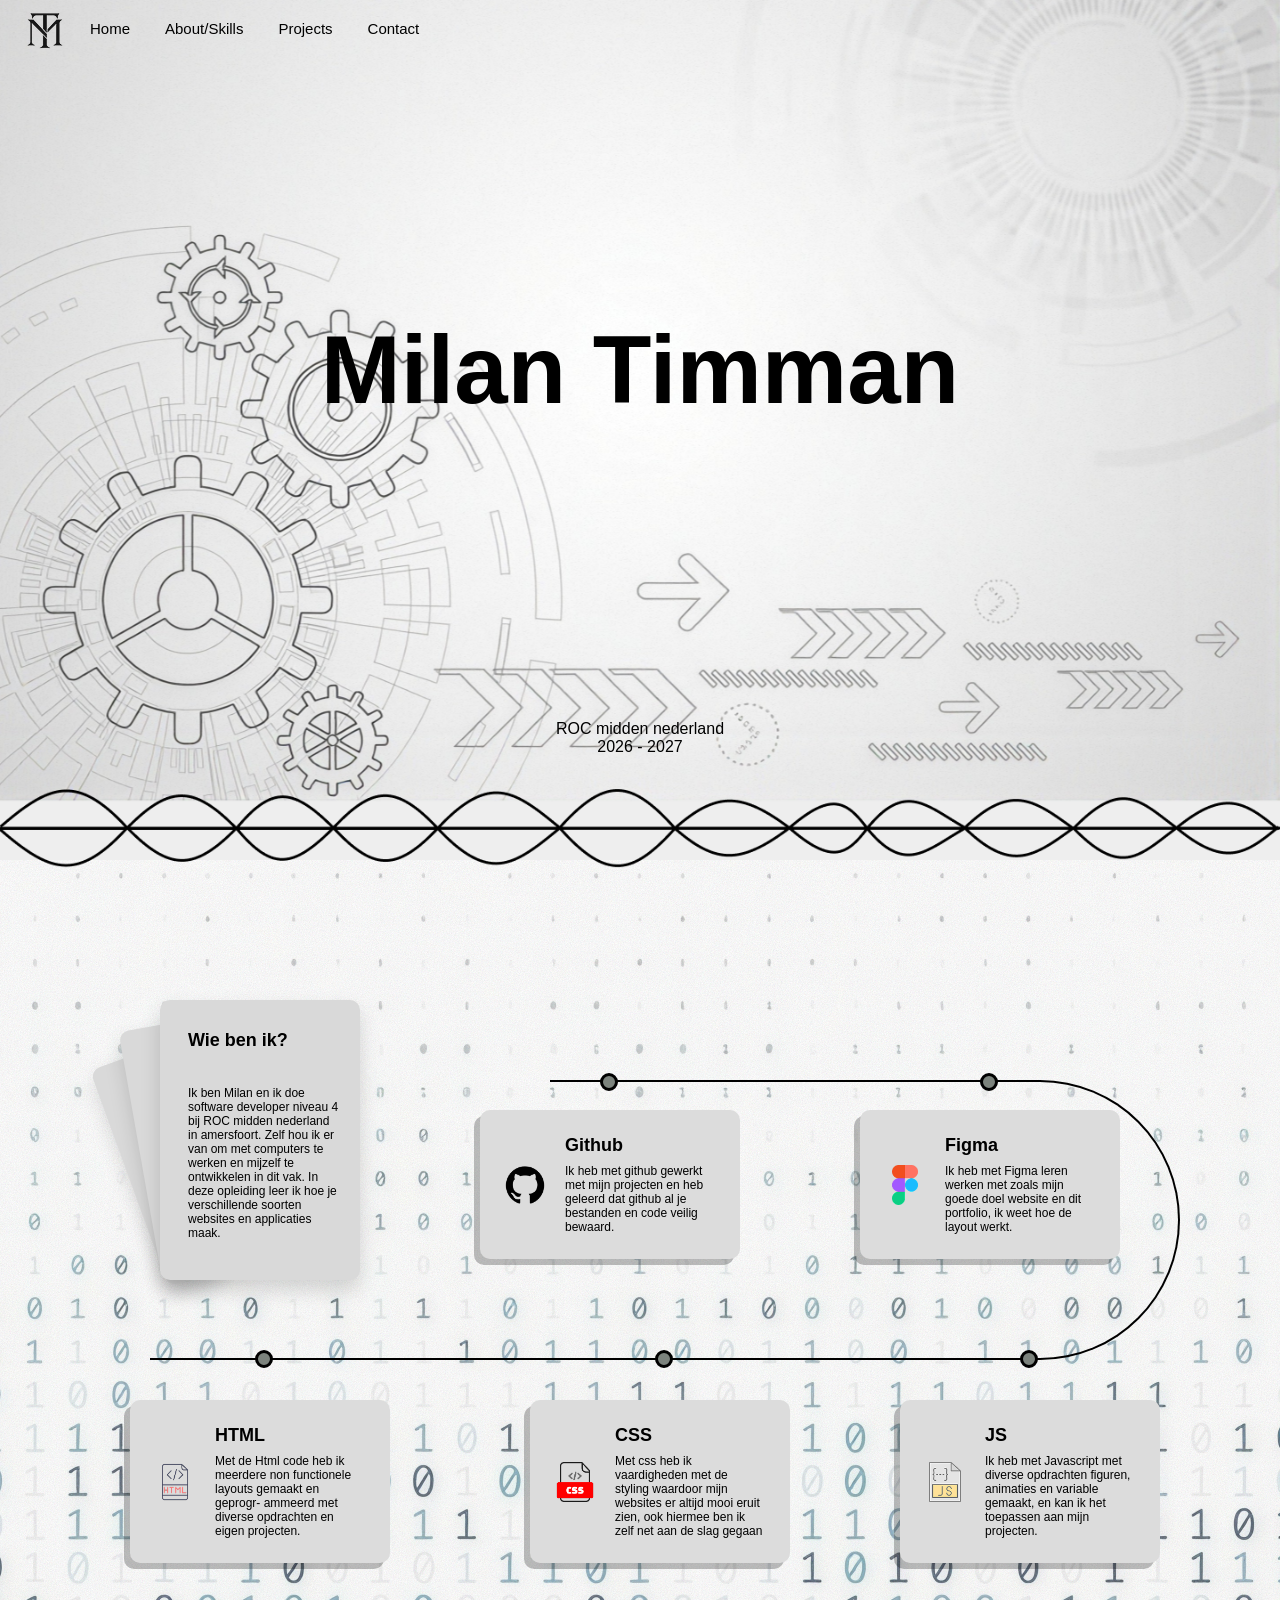
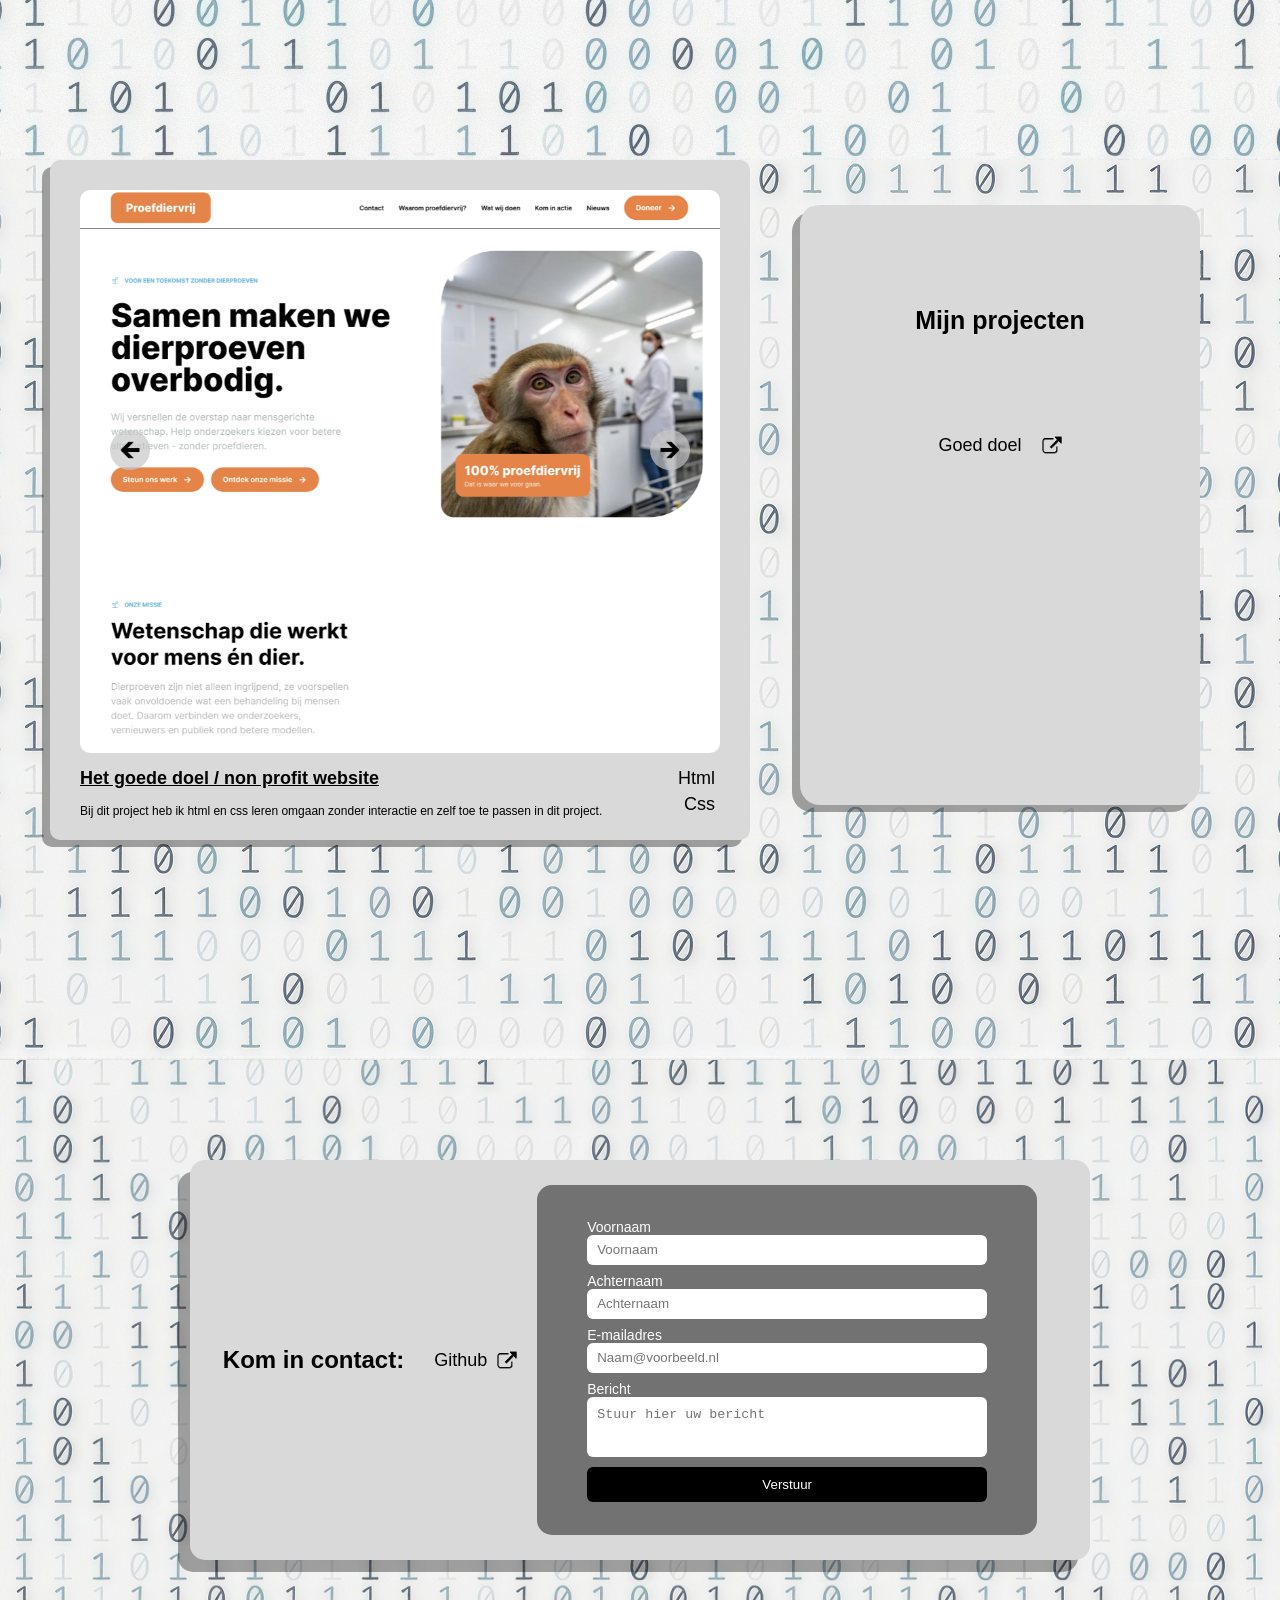
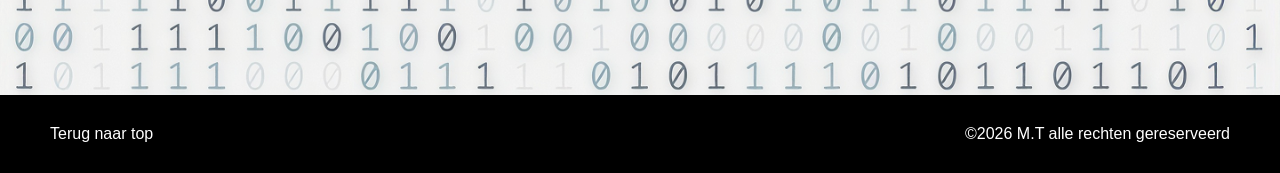
==== commit 86173011: "change: footer in body add: link gevoegd aan de image en h2 add: contact boxen gefixed" ====
--- a/index.html
+++ b/index.html
@@ -119,13 +119,17 @@
 <div class="projecten">
     <div class="project-links">
         <div class="foto-container">
+        <a href="goeddoel/index.html">
         <img class="project-afbeelding" src="img/project.png">
+        </a>
         <img class="icoon1" src="img/project-icoon.png">
         <img class="icoon2" src="img/project-icoon.png">
         </div>
         <div class="onderkant">
             <div>
+                <a href="goeddoel/index.html">
                 <h2>Het goede doel / non profit website</h2>
+                </a>
                 <p>
                     Bij dit project heb ik html en css leren omgaan zonder
                     interactie en zelf toe te passen in dit project.
@@ -151,38 +155,37 @@
 
 </section>
 
-<section class="contact" id="contact">
+ <section class="contact" id="contact">
     <div class="contact-inhoud">
-        <div class="box-back"> 
-            <h2>Kom in contact</h2>
-            <a href="https://github.com/MilanTimman">Github<img class="link-icoon" src="img/link.png">
-        </a>
-        <div class="box-front">
-        <form action="mailto:613509@edu.rocmn.nl" method="post" enctype="text/plain" class="contact-form">
+        <div class="box-back">
+            <h2>Kom in contact:</h2>
+            <a href="https://github.com/MilanTimman">Github<img class="link-icoon" src="img/link.png" alt=""></a>
 
-        <label for="voornaam">Voornaam</label>
-        <input type="text" id="voornaam" placeholder="Voornaam" required class="invoegen">
+            <div class="box-front">
+                <form action="mailto:613509@edu.rocmn.nl" method="post" enctype="text/plain" class="contact-form">
 
-        <label for="achternaam">Achternaam</label>
-        <input type="text" id="achternaam" placeholder="Achternaam" required class="invoegen">
+                    <label for="voornaam">Voornaam</label>
+                    <input type="text" id="voornaam" name="voornaam" placeholder="Voornaam" required class="invoegen">
 
-        <label for="email">E-mailadres</label>
-        <input type="email" id="email" placeholder="Naam@voorbeeld.nl" required class="invoegen">
+                    <label for="achternaam">Achternaam</label>
+                    <input type="text" id="achternaam" name="achternaam" placeholder="Achternaam" required class="invoegen">
 
-        <label for="bericht">Bericht</label>
-        <textarea id="bericht" placeholder="Stuur hier uw bericht" required class="textarea"></textarea>
+                    <label for="email">E-mailadres</label>
+                    <input type="email" id="email" name="email" placeholder="Naam@voorbeeld.nl" required class="invoegen">
 
-        <input type="submit" value="Verstuur" class="verstuur">
+                    <label for="bericht">Bericht</label>
+                    <textarea id="bericht" name="bericht" placeholder="Stuur hier uw bericht" required class="textarea"></textarea>
 
-    </form>
+                    <input type="submit" value="Verstuur" class="verstuur">
+                </form>
+            </div>
         </div>
-        </div>   
     </div>
-
+</section>
 </section>
 
 
-</body>
+</section>
 
 <footer>
     <a href="#home" class="terug">Terug naar top</a>
@@ -192,4 +195,5 @@
     </p>
 </footer>
 
+</body>
 </html>
--- a/style.css
+++ b/style.css
@@ -18,8 +18,7 @@
 .logo {
     margin-left: 20px;
     height: 35px;
-    display: block;
-    
+    display: block; 
 }
 
 .nav-links {
@@ -369,6 +368,7 @@
 }
 
 .onderkant h2{
+    color: #000;
     font-size: 18px;
     text-decoration: underline;
     margin-bottom:15px;
@@ -454,6 +454,10 @@
 }
 
 .box-back {
+    display: flex;
+    align-items: center;
+    justify-content: center;
+
     width: 900px;
     height: 400px;
     margin-bottom: 30px;
@@ -465,25 +469,25 @@
 
 .box-back h2 {
     width: fit-content;
-    margin-left: 60px;
-    margin-top: 150px;
+    margin-right: 30px;
 }
 
 .box-back a {
     display: flex;
     align-items: center;
+    justify-content: center;
     text-decoration:none;
     color:black;
     font-size:18px;
-    margin-left: 100px;
-    margin-top: 40px;
+    margin-right: 20px;
     gap: 10px;
 }
 
 .box-front {
-    position: absolute;
-    right: 240px;
-    bottom: 160px;
+    display: flex;
+    align-items: center;
+    justify-content: center;
+    margin-right: 20px;
 
     width: 500px;
     height: 350px;
@@ -499,9 +503,6 @@
 .contact-form{
     display: flex;
     flex-direction: column;
-
-    margin-top: 30px;
-    margin-left: 50px;
 }
 
 .invoegen{
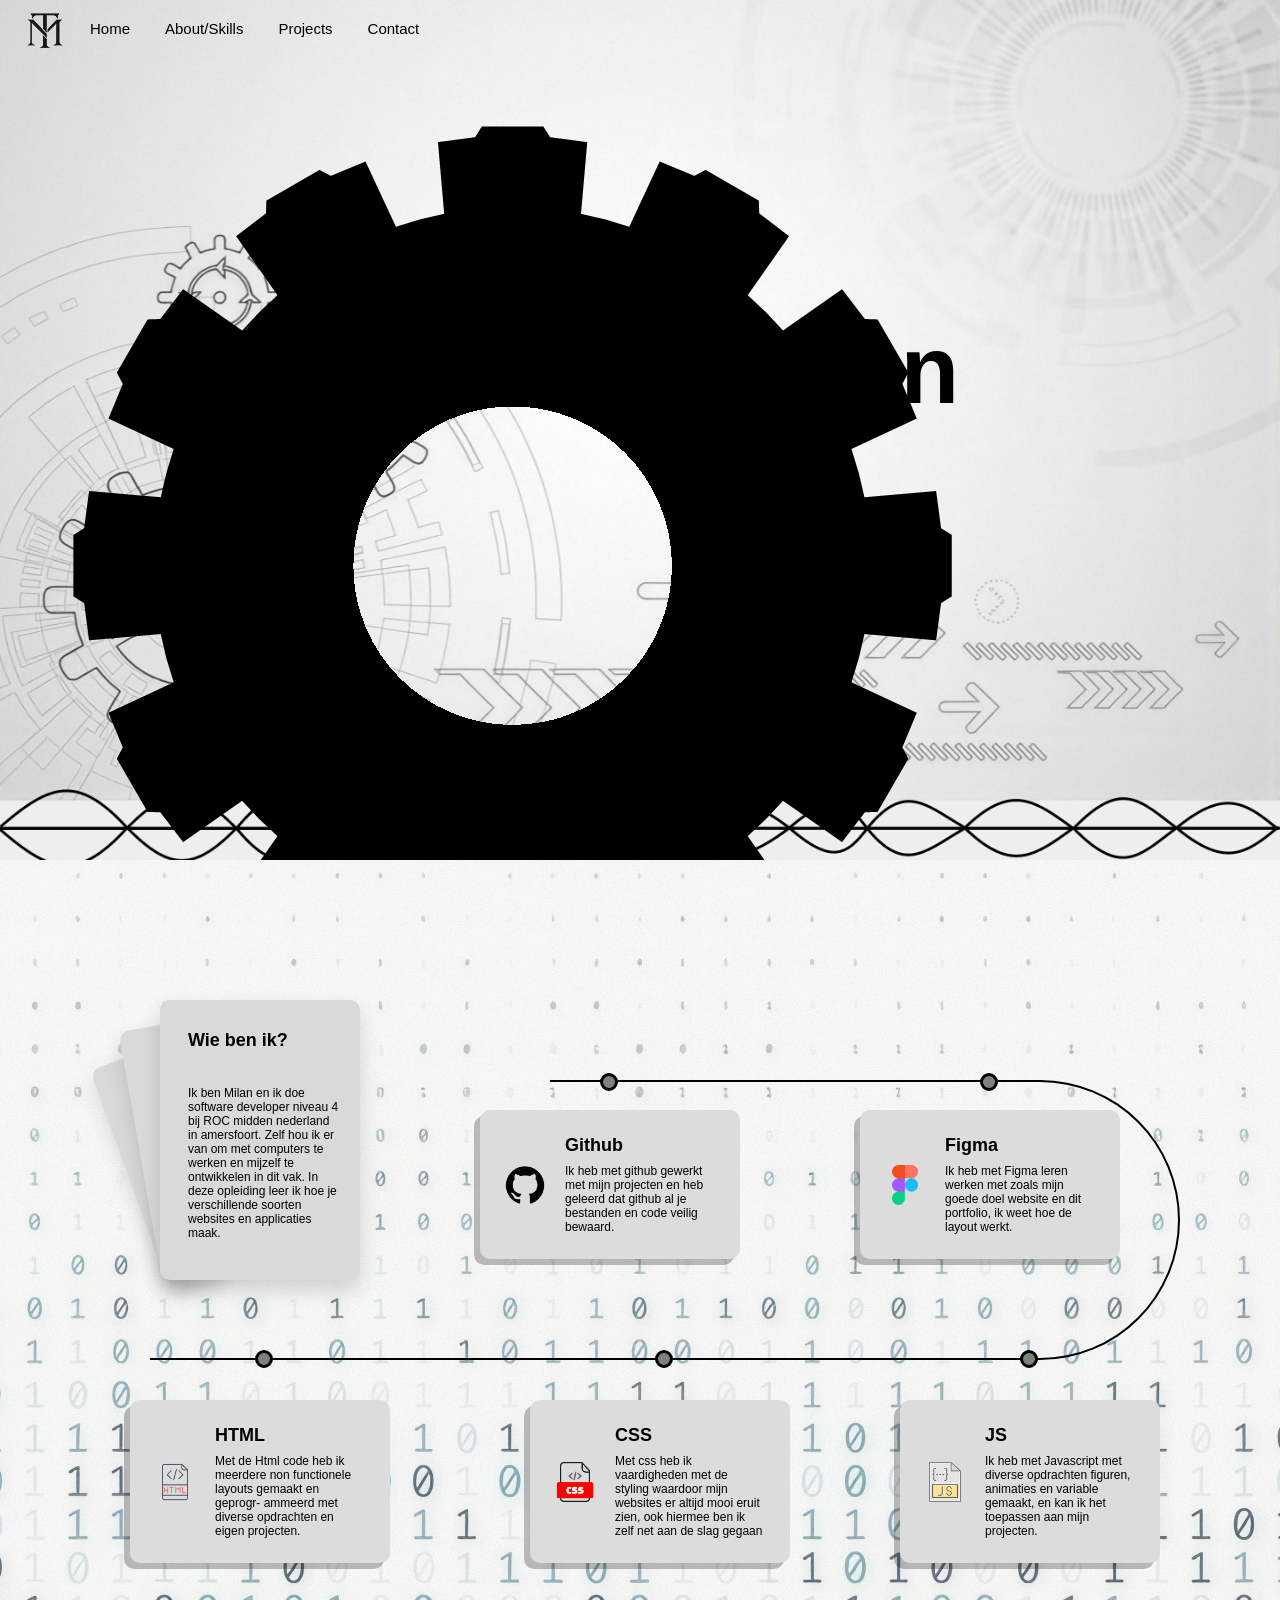
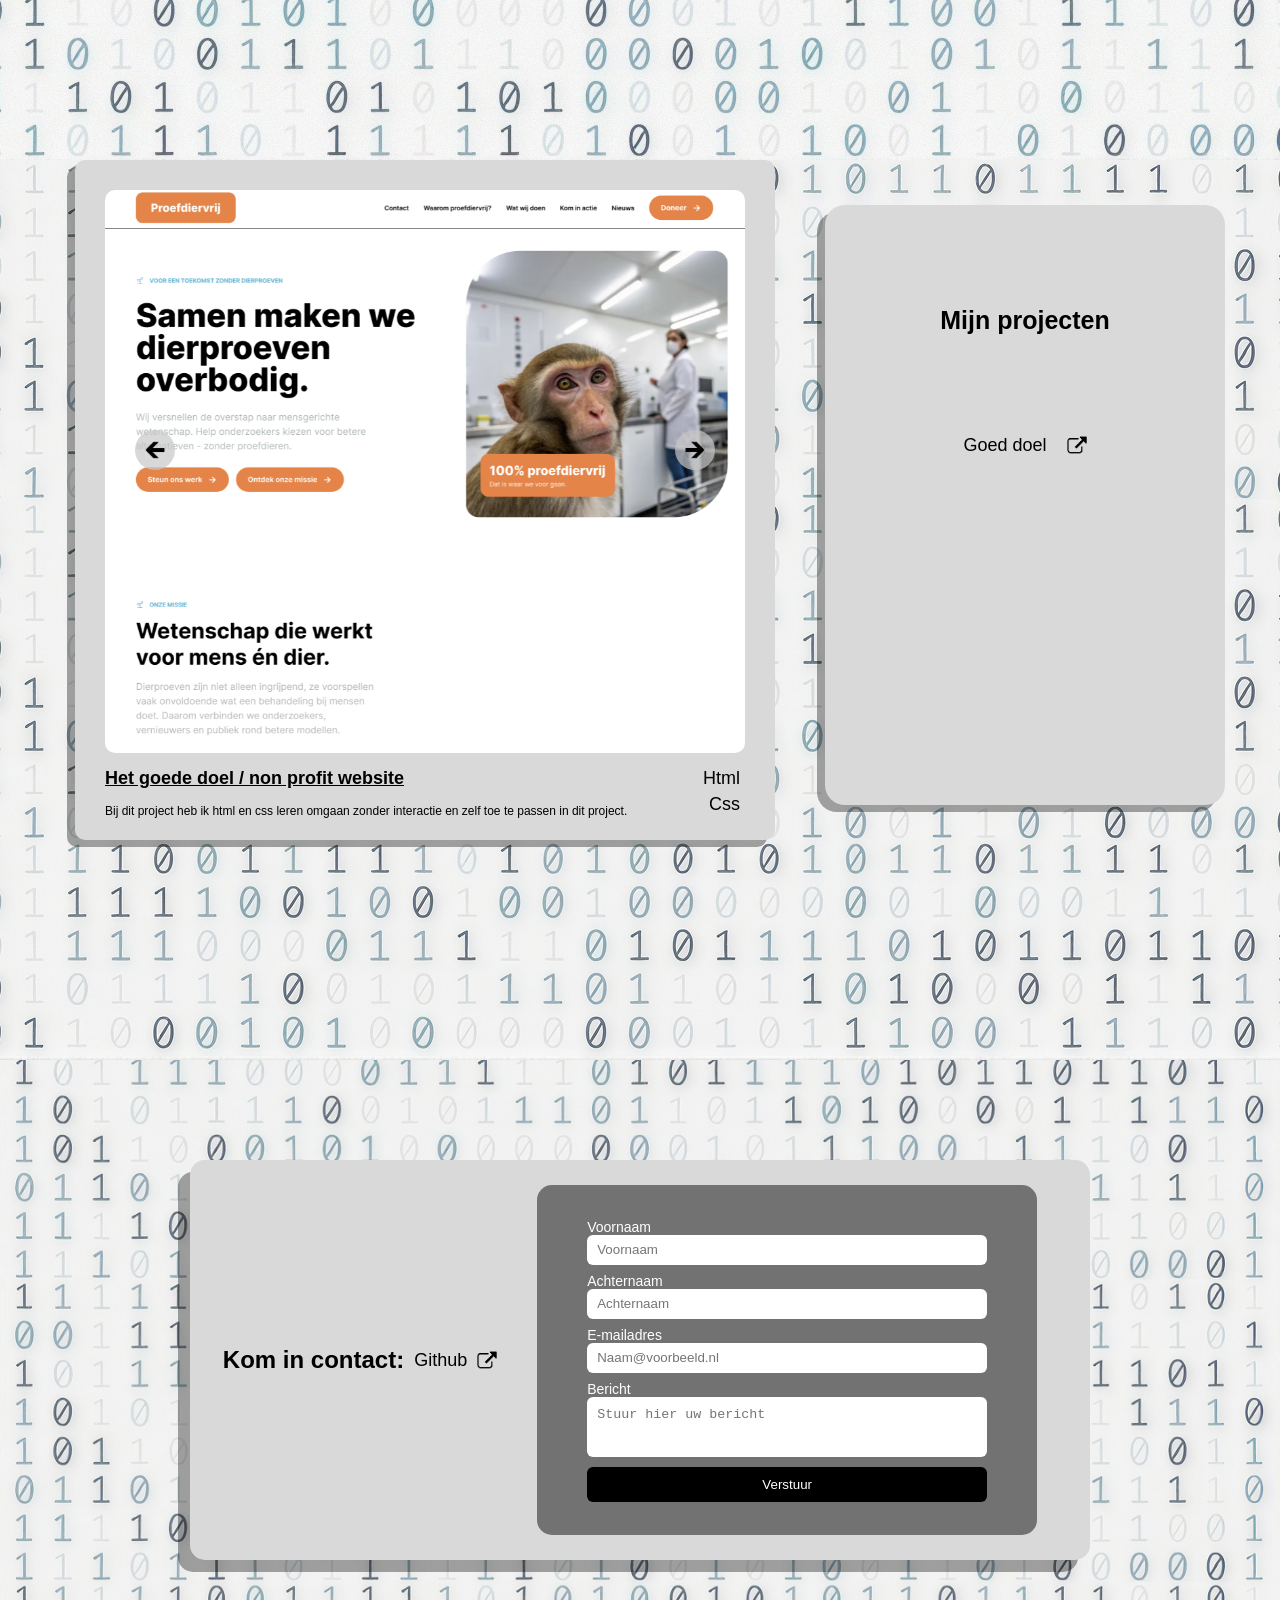
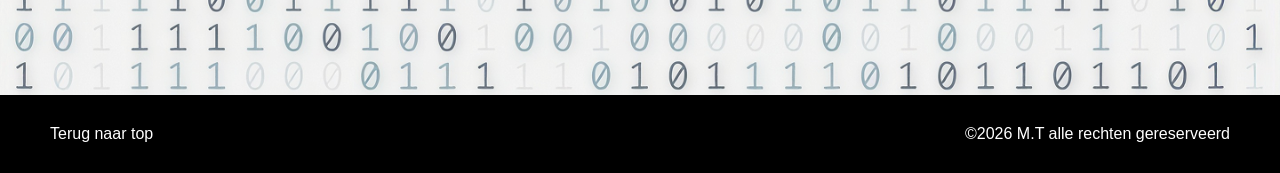
==== commit 44624154: "home page telefoon formaat + animatie" ====
--- a/index.html
+++ b/index.html
@@ -26,13 +26,28 @@
     <div class="home-content">
         <h3>Milan Timman</h3> 
     </div>
+  <div class="galerij">
+    <div class="tandwielen-container-rechts">
+        <img class="heartbeat" src="img/tandwiel-groot.png" alt="tandwiel">
+    </div>
+
+    <div class="tandwielen-container-links">
+     <img class="heartbeat" src="img/tandwiel-klein.png" alt="tandwiel">
+    </div>
+
+        <div class="tandwielen-container-lin2ks">
+     <img class="heartbeat" src="img/tandwiel-klein.png" alt="tandwiel">
+    </div>
+   </div>
 
     <span class="roc">ROC midden nederland<br>
 2026 - 2027</span>
 
-</section>
-
 <img src="img/Frame 3.png" alt="vector" class="vector">
+
+</section>
+
+
 
 <section class="about-skills" id="About">
 
--- a/style.css
+++ b/style.css
@@ -307,6 +307,7 @@
 
 .projecten{
     display: flex;
+    justify-content: center;
     flex-direction: row;
     gap: 50px;
     align-items: flex-start;
@@ -393,6 +394,7 @@
     width:400px;
     height:600px;
     margin-top: 45px;
+    margin-right: 30px;
 
     background:#d9d9d9;
     border-radius:20px;
@@ -469,7 +471,7 @@
 
 .box-back h2 {
     width: fit-content;
-    margin-right: 30px;
+    margin-right: 10px;
 }
 
 .box-back a {
@@ -479,7 +481,7 @@
     text-decoration:none;
     color:black;
     font-size:18px;
-    margin-right: 20px;
+    margin-right: 40px;
     gap: 10px;
 }
 
@@ -553,4 +555,610 @@
 
 .copyright{
     margin: 0;
+}
+
+@media (max-width: 600px) {
+    * { 
+    box-sizing: border-box; 
+    scroll-behavior: smooth;
+}
+
+body {
+  margin: 0;
+  font-family: Arial, Helvetica, sans-serif;
+}
+
+header {
+    display: flex;
+    justify-content: flex-start;
+    align-items: center;
+    gap: 5px;
+}
+
+.logo {
+    margin-left: 20px;
+    margin-right: 20px;
+    height: 35px;
+    display: block; 
+}
+
+.nav-links {
+    display: flex;
+    list-style: none;
+    padding: 0;
+    margin-right: 30px;
+    margin-top: 20px;
+    gap: 20px;
+}
+
+.nav-links a {
+    text-decoration: none;
+    color: #000;
+    font-size: 13px;
+}
+
+.home {
+    position: relative;
+    min-height: 100vh;
+    background-image: none;
+
+    background-color: #d9d9d9;
+    z-index: 999;
+}
+
+.home-content {
+    position: absolute;
+    top: 15%;
+    left: 50%;
+    transform: translate(-50%, -50%);
+    text-align: center;
+    width: 100%;
+    max-width: 1200px;
+}
+
+.home-content h3 {
+    font-size: 40px;
+    font-weight: bold;
+    margin: 0;
+    white-space: nowrap;
+}
+
+.tandwielen-container-links {
+    position: absolute;
+    top: 47%;
+    left: 70%;
+    animation: rustigDraaien 15s linear infinite;
+}
+
+.tandwielen-container-rechts {
+    position: absolute;
+    top: 60%;
+    left: 30%;
+    animation: rustigDraaien 10s linear infinite reverse;
+}
+
+.tandwielen-container-lin2ks {
+    position: absolute;
+    top: 35%;
+    left: 30%;
+    animation: rustigDraaien 15s linear infinite reverse;
+}
+
+@keyframes rustigDraaien {
+    from {
+        transform: translate(-50%, -50%) rotate(0deg);
+    }
+    to {
+        transform: translate(-50%, -50%) rotate(420deg);
+    }
+}
+
+.tandwielen-container-links img,
+.tandwielen-container-rechts img,
+.tandwielen-container-lin2ks img {
+    height: 175px;
+    width: auto;
+}
+
+.heartbeat {
+    animation: hartslag 1s ease-in-out infinite;
+}
+
+@keyframes hartslag {
+    0%, 28%, 70%, 100% {
+        transform: scale(1);
+        filter: drop-shadow(0 5px 10px rgba(0, 0, 0, 0.15));
+    }
+    14% {
+        transform: scale(1.15);
+        filter: drop-shadow(0 15px 20px rgba(0, 0, 0, 0.35));
+    }
+    42% {
+        transform: scale(1.1);
+        filter: drop-shadow(0 10px 15px rgba(0, 0, 0, 0.25));
+    }
+}
+
+.roc {
+    position: absolute;
+    bottom: 10%;
+    left: 50%;
+    transform: translate(-50%, -50%);
+    text-align: center;
+    font-size: 18px;
+}
+
+.home .vector {
+    display: none;
+}
+
+.about-skills {
+  position: relative;
+  height: 900px;
+  background-color: white;
+  overflow: hidden;
+  z-index: 1;
+}
+
+.about-skills::before {
+  content: "";
+  position: absolute;
+  top: 0;
+  left: 0;
+  width: 100%;
+  height: 100%;
+  background-image: url("img/tweede\ achtergrond.png");
+  background-size: cover;
+  background-position: center;
+  background-repeat: no-repeat;
+  opacity: 0.7;
+  z-index: -1;
+}
+
+/* de route */
+.lijn-boven{
+    position:absolute;
+    top:220px;
+    left:550px;
+    width:450px; 
+    border-top:2px solid black;
+}
+
+.lijn-bocht{
+    position:absolute;
+    top:220px;
+    left:1000px;
+    width:180px;
+    height:280px;
+    border:2px solid black;
+    border-left:none;
+    border-radius:0 150px 150px 0;
+}
+
+.lijn-onder{
+    position:absolute;
+    top:498px;
+    left:150px;
+    width:850px;
+    border-top:2px solid black;
+}
+
+/* alle kaarten */
+.card{
+    position: absolute;
+    width: 260px;
+    padding: 25px;
+    background: #dcdcdc;
+    border-radius: 10px;
+    box-shadow:-6px 6px 0px 0px rgba(0,0,0,.25);
+    padding-left: 85px;
+}
+
+.card h2 {
+    margin: 0;
+    margin-bottom: 8px;
+    font-size: 18px;
+}
+
+.card p {
+    margin: 0;
+    font-size: 12px;
+}
+
+/* posities */
+.github{
+    top: 250px;
+    left: 480px;
+}
+
+.figma{
+    top: 250px;
+    left: 860px;
+}
+
+.html{
+    top: 540px;
+    left: 130px;
+}
+
+.css{
+    top: 540px;
+    left: 530px;
+}
+
+.js{
+    top: 540px;
+    left: 900px;
+}
+
+.card img {
+    position: absolute;
+    top: 50%;
+    left: 25px;
+    transform: translateY(-50%);
+    display: block;
+    width: 40px;
+    height: 40px;
+    object-fit: contain;
+}
+
+.punt{
+    position:absolute;
+    width:18px;
+    height:18px;
+    border-radius:50%;
+    background: #7C837D;
+    border:3px solid black;
+}
+
+.p1{
+    top:213px;
+    left:600px;
+}
+
+.p2{
+    top:213px;
+    left:980px;
+}
+
+.p3{
+    top:490px;
+    left:655px;
+}
+
+.p4{
+    top:490px;
+    left:1020px;
+}
+
+.p5{
+    top:490px;
+    left:255px;
+}
+
+/* gestapelde kaarten */
+.stapel{
+    position:relative;
+    top: 130px;
+    left: 150px;
+}
+
+.stapeltje {
+    position:absolute;
+    width:200px;
+    height:280px;
+    background: #d9d9d9;
+    border-radius:10px;
+    box-shadow:0 10px 20px rgba(0,0,0,.15);
+}
+
+.wie-ben-ik{
+    top: 10px;
+    left: 10px;
+    z-index: 5;
+}
+
+.wie-ben-ik h2 {
+    margin-top: 10px;
+    margin-left: 8px;
+    padding: 20px 0px 0px 20px;
+    font-size: 18px;
+}
+
+.wie-ben-ik p {
+    padding: 20px;
+    margin-left: 8px;
+    max-width: 200px;
+    font-size: 12px;
+}
+.stapeltje.kaart1 {
+    width: 80px;
+    height: 230px;
+    transform:rotate(-20deg);
+    left:-23px;
+    top:60px;
+}
+
+.stapeltje.kaart2 {
+    width: 60px;
+    height: 252px;
+    transform:rotate(-10deg);
+    left:-10px;
+    top:35px;
+}
+
+.projects {
+  position: relative;
+  height: 900px;
+  background-color: white;
+  overflow: hidden;
+  z-index: 1;
+}
+
+.projects::before {
+  content: "";
+  position: absolute;
+  top: 0;
+  left: 0;
+  width: 100%;
+  height: 100%;
+  background-image: url("img/derde\ achtergrond.png");
+  background-size: cover;
+  background-position: center;
+  background-repeat: no-repeat;
+  opacity: 0.7;
+  z-index: -1;
+}
+
+.projecten{
+    display: flex;
+    justify-content: center;
+    flex-direction: row;
+    gap: 50px;
+    align-items: flex-start;
+}
+
+.project-links{
+    width:700px;
+    height: 680px;
+    margin-left: 50px;
+    padding:30px;
+    background:#d9d9d9;
+    border-radius:10px;
+    box-shadow:-8px 7px 0px 0px rgba(0,0,0,.35);
+}
+
+.foto-container{
+    position: relative;
+}
+
+.project-links img{
+    width:100%;
+    display:block;
+    border-radius:10px;
+}
+
+.achtergrond{
+    width: 100%;
+}
+
+.icoon1{
+    position: absolute;
+
+    height: 20px;
+    max-width: 20px;
+    box-shadow: 0 0 0 10px rgba(200, 200, 200,0.70);
+    background-color: rgba(200, 200, 200,0.70);
+
+    top: 250px;
+    left: 40px;
+}
+
+.icoon2{
+    position: absolute;
+
+    height: 20px;
+    max-width: 20px;
+    box-shadow: 0 0 0 10px rgba(200, 200, 200,0.70);
+    background-color: rgba(200, 200, 200,0.70);
+
+    top: 250px;
+    right: 40px;
+    transform:rotate(180deg);
+}
+
+.onderkant{
+    margin: 0;
+    display:flex;
+    justify-content:space-between;
+}
+
+.onderkant h2{
+    color: #000;
+    font-size: 18px;
+    text-decoration: underline;
+    margin-bottom:15px;
+}
+
+.onderkant p {
+    font-size: 12px;
+}
+
+.talen{
+    text-align:right;
+    margin-top: 10px;
+    height: 60px;
+}
+
+.talen p {
+    font-size: 18px;
+    margin: 5px;
+}
+
+.project-rechts{
+    width:400px;
+    height:600px;
+    margin-top: 45px;
+    margin-right: 30px;
+
+    background:#d9d9d9;
+    border-radius:20px;
+    box-shadow:-8px 7px 0px 0px rgba(0,0,0,.35);
+
+    display:flex;
+    flex-direction:column;
+    align-items:center;
+
+    padding-top:80px;
+}
+
+.project-rechts h1{
+    font-size: 25px;
+    margin-bottom:100px;
+}
+
+.project-rechts a{
+    display: flex;
+    align-items: center;
+    text-decoration:none;
+    color:black;
+    font-size:18px;
+    gap: 20px;
+    margin-bottom: 20px;
+}
+.link-icoon {
+    height: 20px;
+}
+.contact {
+    position: relative;
+    height: 635px;
+    background-color: #fff;
+    overflow: hidden;
+    z-index: 1;
+}
+
+.contact::before {
+  content: "";
+  position: absolute;
+  top: 0;
+  left: 0;
+  width: 100%;
+  height: 100%;
+  background-image: url("img/derde\ achtergrond.png");
+  background-size: cover;
+  background-position: center;
+  background-repeat: no-repeat;
+  opacity: 0.7;
+  z-index: -1;
+}
+
+.contact-inhoud {
+    display:flex;
+    justify-content: center;
+    align-items:center;
+
+    margin-top: 100px;
+}
+
+.box-back {
+    display: flex;
+    align-items: center;
+    justify-content: center;
+
+    width: 900px;
+    height: 400px;
+    margin-bottom: 30px;
+
+    border-radius: 15px;
+    background-color: #d9d9d9;
+    box-shadow:-12px 12px 0px 0px rgba(0,0,0,.35);
+}
+
+.box-back h2 {
+    width: fit-content;
+    margin-right: 10px;
+}
+
+.box-back a {
+    display: flex;
+    align-items: center;
+    justify-content: center;
+    text-decoration:none;
+    color:black;
+    font-size:18px;
+    margin-right: 40px;
+    gap: 10px;
+}
+
+.box-front {
+    display: flex;
+    align-items: center;
+    justify-content: center;
+    margin-right: 20px;
+
+    width: 500px;
+    height: 350px;
+    border-radius: 15px;
+    background-color: #737272;
+}
+
+.contact-form label{
+    color: white;
+    font-size: 14px;
+}
+
+.contact-form{
+    display: flex;
+    flex-direction: column;
+}
+
+.invoegen{
+    width: 400px;
+    height: 30px;
+    margin-bottom: 8px;
+    border: none;
+    border-radius: 6px;
+    padding: 0 10px;
+    box-sizing: border-box;
+}
+
+.textarea{
+    width: 400px;
+    height: 60px;
+    margin-bottom: 10px;
+    border: none;
+    border-radius: 6px;
+    padding: 10px;
+    box-sizing: border-box;
+    resize: none;
+}
+
+.verstuur{
+    width: 400px;
+    height: 35px;
+    background: black;
+    color: white;
+    border: none;
+    border-radius: 6px;
+    cursor: pointer;
+}
+
+footer{
+    background: black;
+    color: white;
+    padding: 30px 50px;
+
+    display: flex;
+    justify-content: space-between;
+    align-items: center;
+}
+
+.terug{
+    color: white;
+    text-decoration: none;
+}
+
+.copyright{
+    margin: 0;
+}
 }
